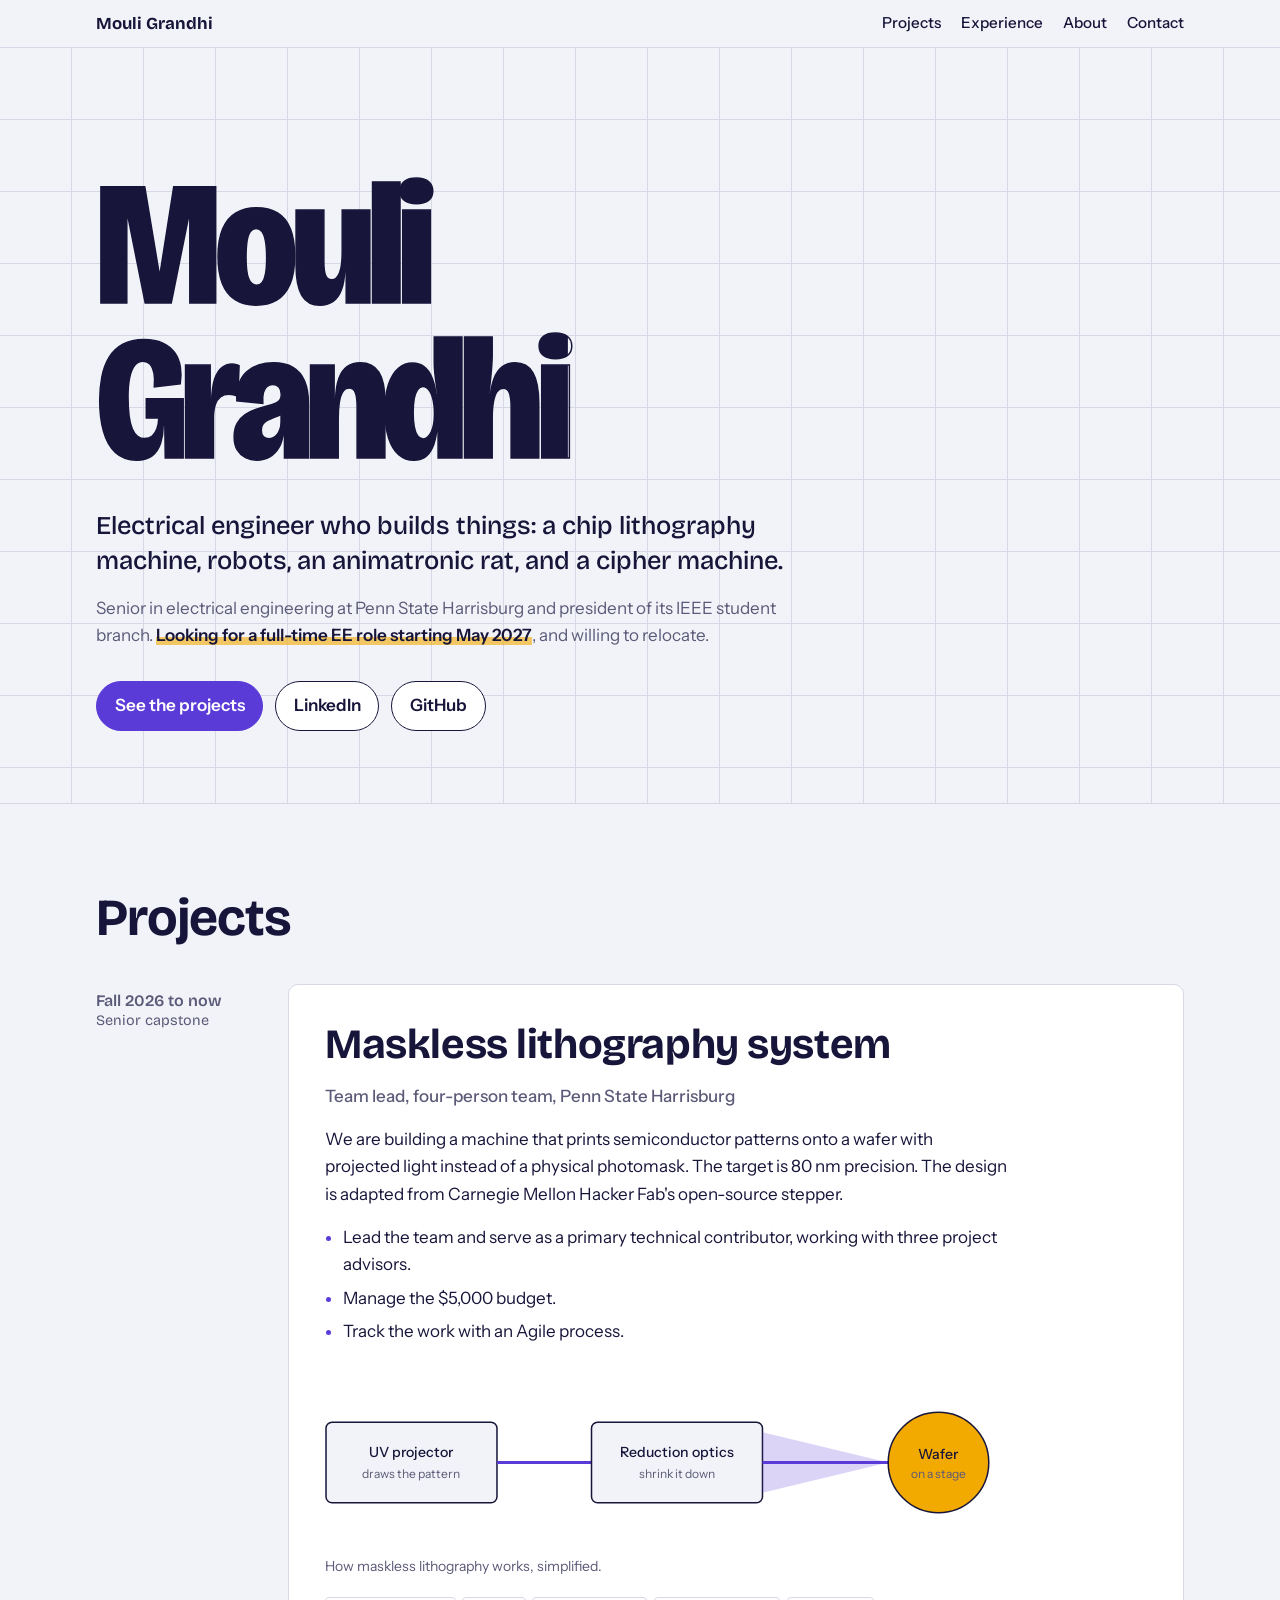
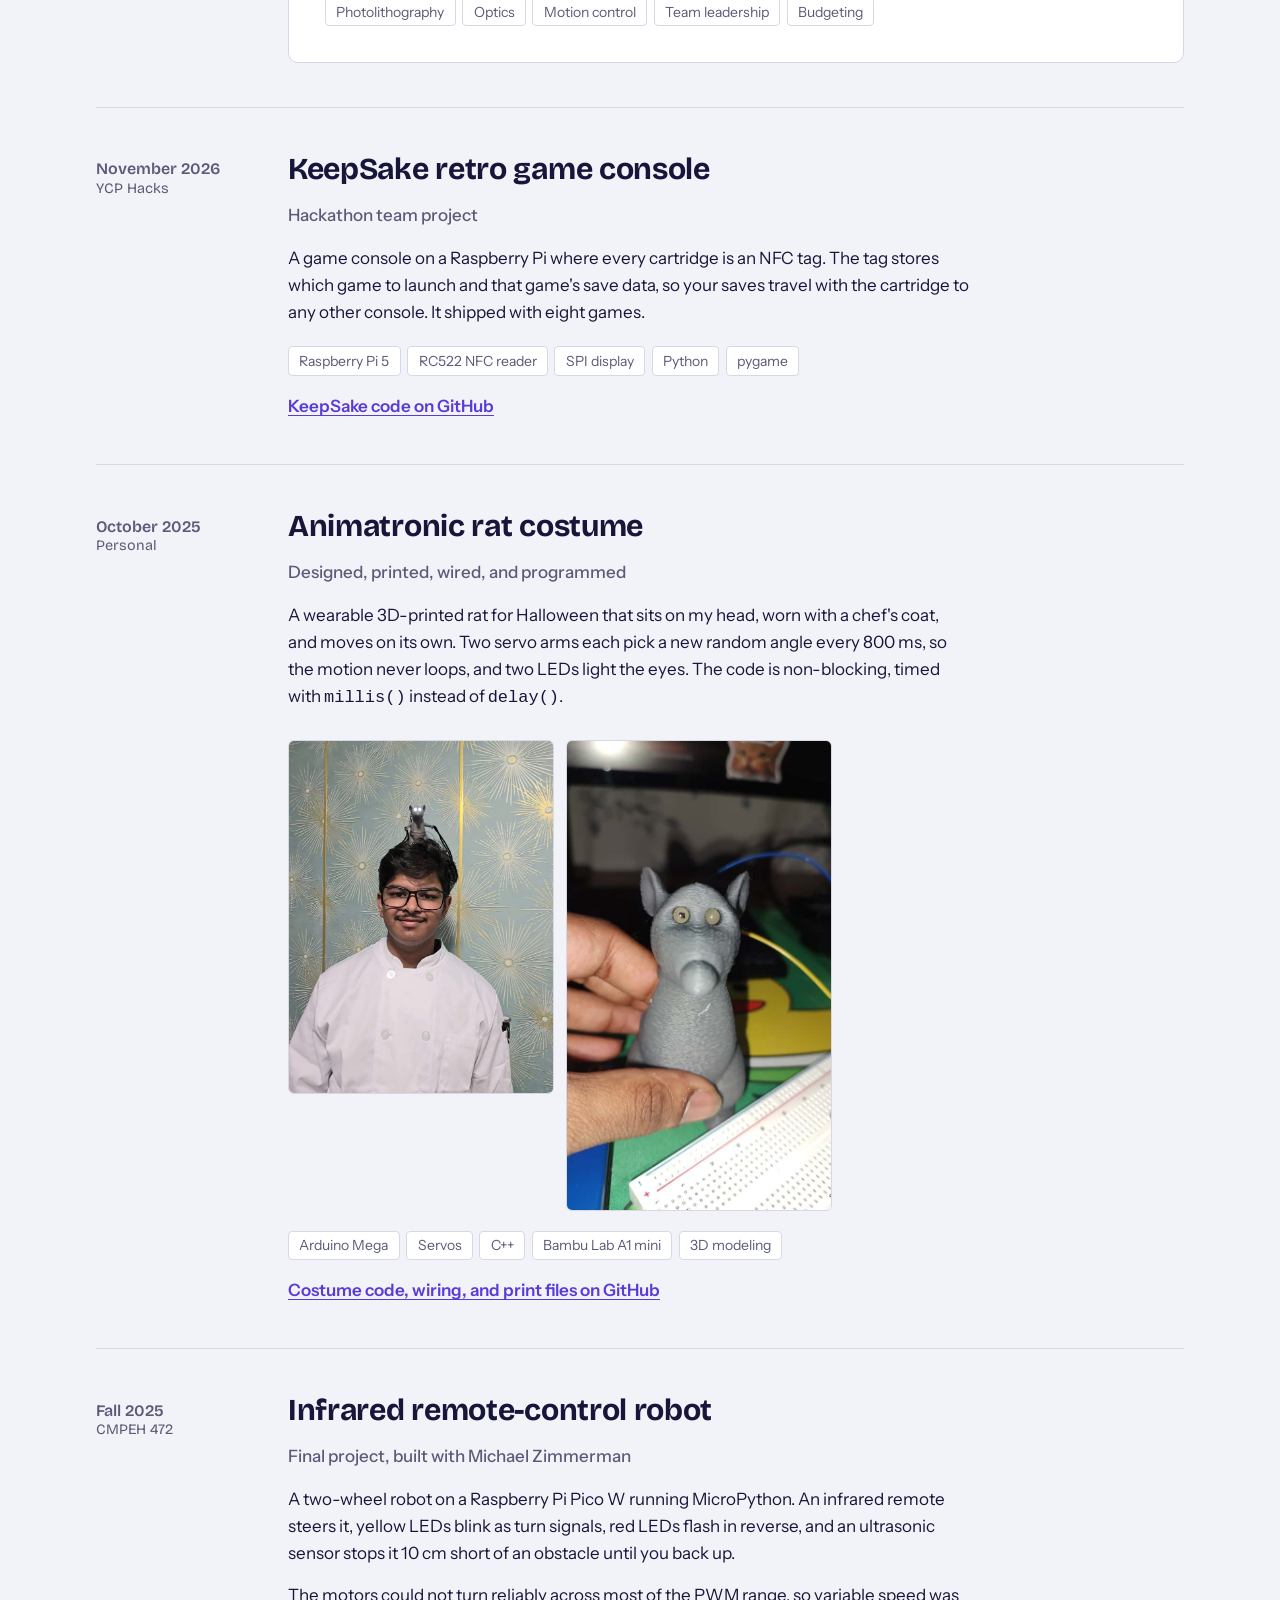
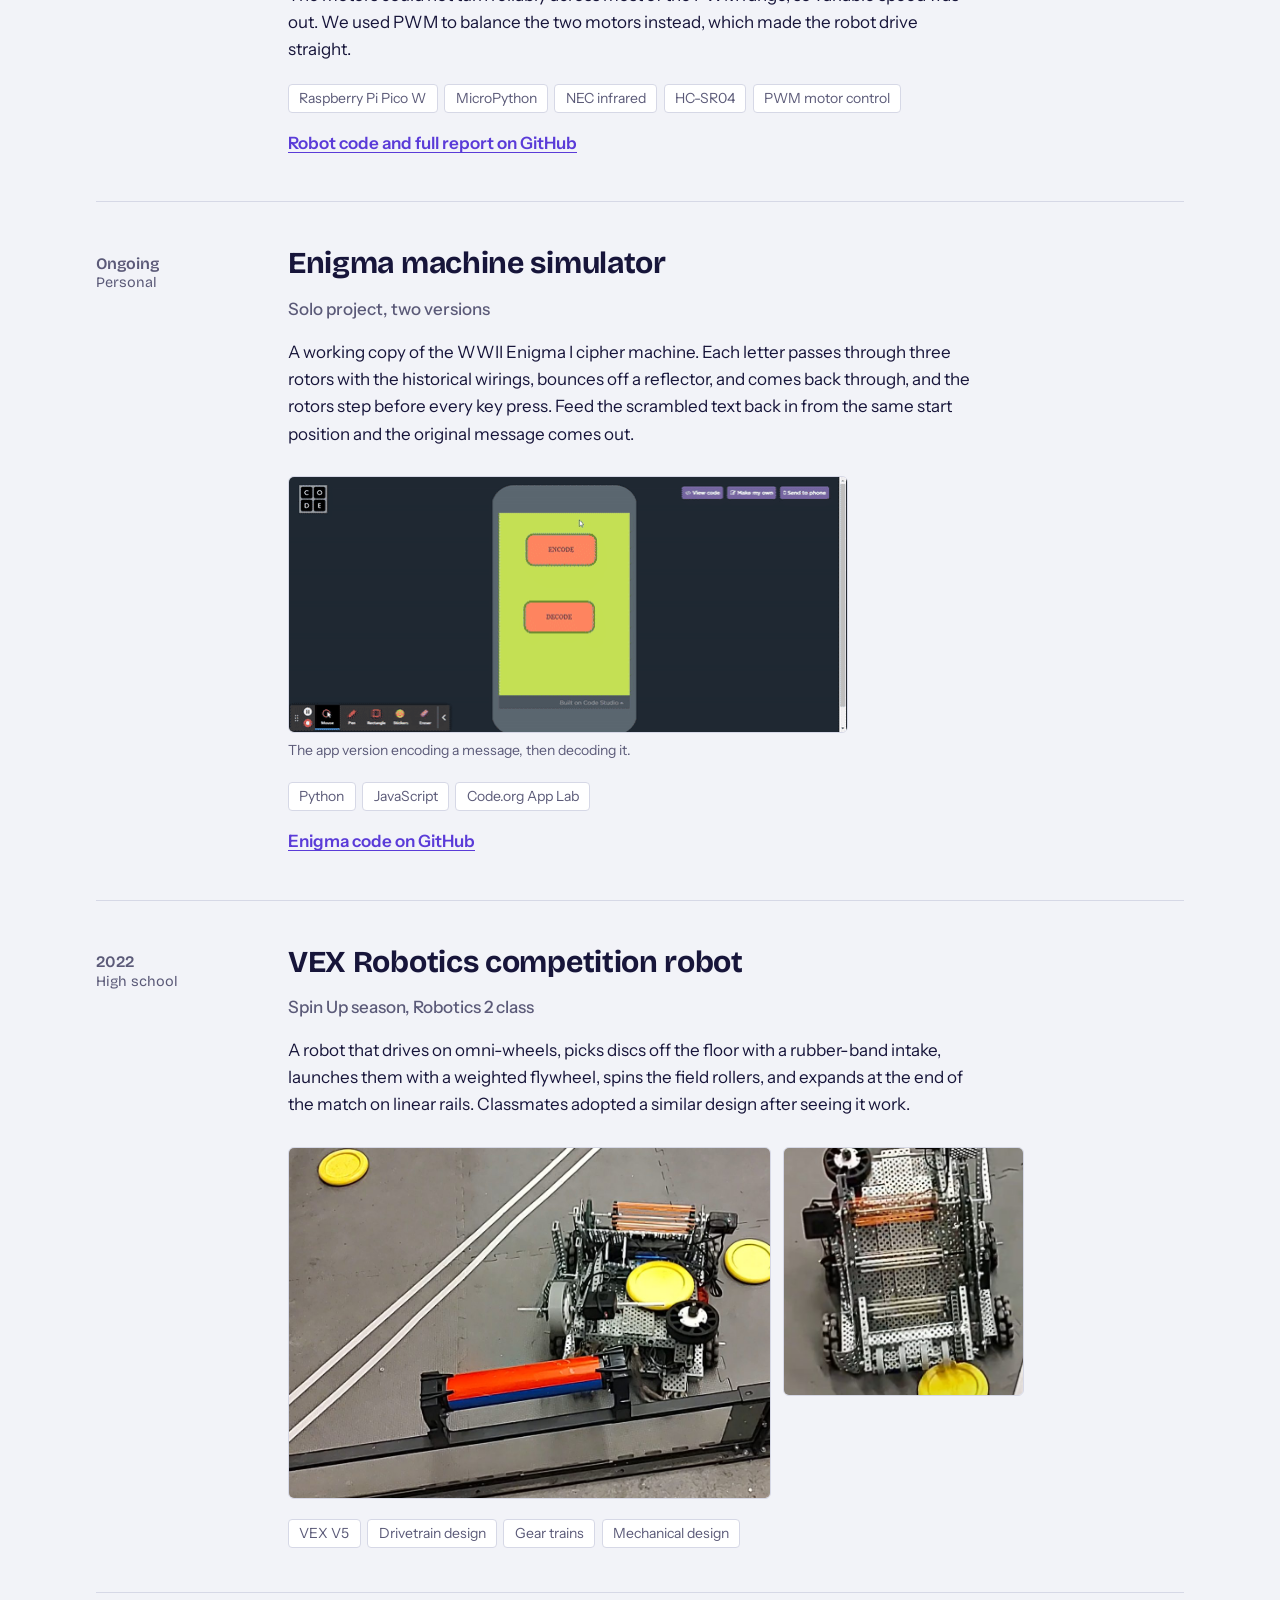
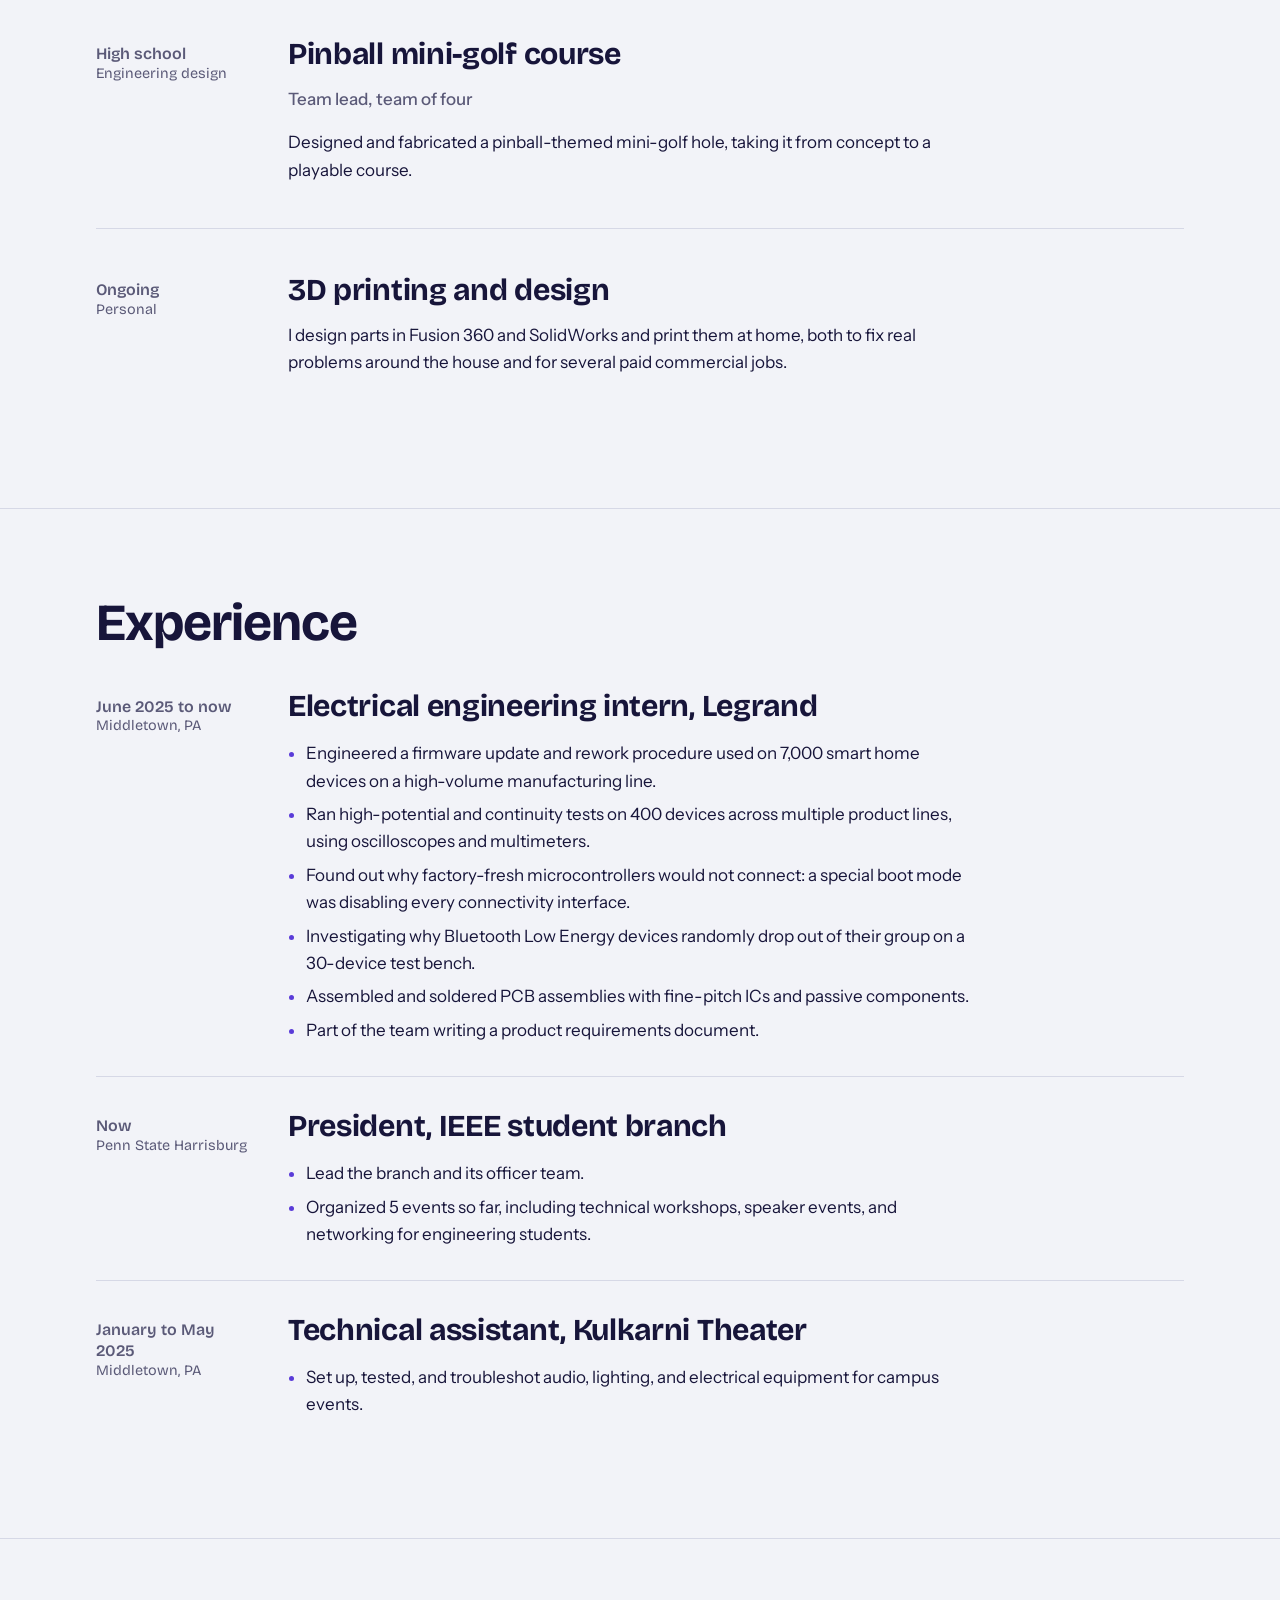
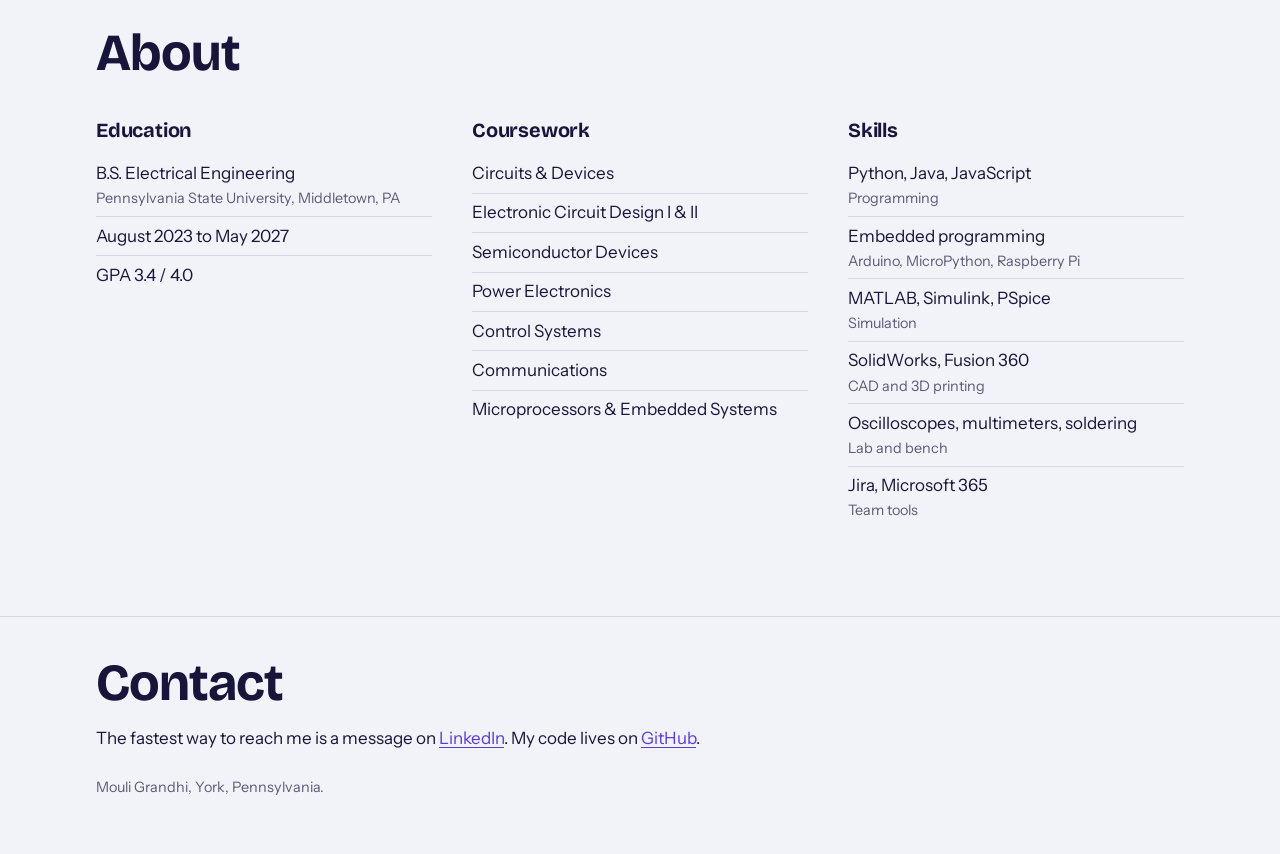
==== index.html @ 94a902ee "Add personal portfolio status" ====
<!DOCTYPE html>
<html lang="en">
<head>
<meta charset="utf-8">
<meta name="viewport" content="width=device-width, initial-scale=1">
<title>Mouli Grandhi | Electrical Engineer</title>
<meta name="description" content="Projects and experience of Mouli Grandhi, electrical engineering senior at Penn State Harrisburg, graduating May 2027.">
<link rel="preconnect" href="https://fonts.googleapis.com">
<link rel="preconnect" href="https://fonts.gstatic.com" crossorigin>
<link href="https://fonts.googleapis.com/css2?family=Bricolage+Grotesque:opsz,wght@12..96,400..800&family=Instrument+Sans:wght@400;500;600&display=swap" rel="stylesheet">
<style>
:root {
  --wafer: #F2F3F8;      /* page */
  --panel: #FFFFFF;
  --ink: #17153A;        /* deep indigo text */
  --muted: #5B5A78;
  --line: #D6D8E6;
  --uv: #5A3BD8;         /* 405 nm exposure light */
  --safelight: #F2A900;  /* cleanroom amber */
  --display: "Bricolage Grotesque", "Avenir Next", "Segoe UI", system-ui, sans-serif;
  --body: "Instrument Sans", "Segoe UI", system-ui, sans-serif;
  --measure: 62ch;
}
@media (prefers-color-scheme: dark) {
  :root {
    --wafer: #121027; --panel: #1B1838; --ink: #ECEBFA; --muted: #A9A7C6;
    --line: #322E5C; --uv: #A692FF; --safelight: #F2A900;
  }
}
* { box-sizing: border-box; }
html { scroll-behavior: smooth; }
body {
  margin: 0; background: var(--wafer); color: var(--ink);
  font: 400 1.0625rem/1.6 var(--body);
  -webkit-font-smoothing: antialiased;
}
img { max-width: 100%; height: auto; display: block; }
a { color: var(--uv); text-underline-offset: .18em; text-decoration-thickness: .08em; }
a:hover { text-decoration-thickness: .16em; }
:focus-visible { outline: 3px solid var(--safelight); outline-offset: 3px; border-radius: 2px; }
.wrap { width: min(100% - 2.5rem, 68rem); margin-inline: auto; }

/* ---------- top bar ---------- */
.top { position: sticky; top: 0; z-index: 5; background: color-mix(in srgb, var(--wafer) 88%, transparent); backdrop-filter: blur(8px); border-bottom: 1px solid var(--line); }
.top .wrap { display: flex; justify-content: space-between; align-items: center; gap: 1rem; padding-block: .7rem; }
.top .me { font: 700 1.05rem var(--display); color: var(--ink); text-decoration: none; }
.top nav { display: flex; gap: 1.25rem; flex-wrap: wrap; }
.top nav a { color: var(--ink); text-decoration: none; font-weight: 500; font-size: .95rem; }
.top nav a:hover { color: var(--uv); }

/* ---------- hero ---------- */
.hero {
  position: relative; overflow: hidden;
  background-image:
    linear-gradient(var(--line) 1px, transparent 1px),
    linear-gradient(90deg, var(--line) 1px, transparent 1px);
  background-size: 4.5rem 4.5rem; background-position: -1px -1px;
  border-bottom: 1px solid var(--line);
}
.hero .wrap { padding-block: clamp(3.5rem, 10vw, 7.5rem) clamp(2.5rem, 6vw, 4.5rem); }
.name {
  position: relative; margin: 0; width: fit-content;
  font: 800 clamp(3.6rem, 17vw, 11rem)/.88 var(--display);
  letter-spacing: -.035em; font-stretch: 85%;
}
.name .resist { color: transparent; -webkit-text-stroke: 1.5px var(--ink); display: block; }
.name .developed {
  position: absolute; inset: 0; color: var(--ink);
  clip-path: inset(-10% 0 -10% 0);
  animation: expose 1.5s cubic-bezier(.6,.05,.3,1) .25s backwards;
}
.name .beam {
  position: absolute; top: -6%; bottom: -6%; left: 100%; width: .5rem; opacity: 0;
  background: var(--uv); box-shadow: 0 0 2.5rem .6rem color-mix(in srgb, var(--uv) 55%, transparent);
  animation: beam 1.5s cubic-bezier(.6,.05,.3,1) .25s backwards;
}
@keyframes expose { from { clip-path: inset(-10% 100% -10% 0); } }
@keyframes beam { from { left: 0; opacity: 1; } 92% { opacity: 1; } to { left: 100%; opacity: 0; } }
@media (prefers-reduced-motion: reduce) {
  .name .developed, .name .beam { animation: none; }
  html { scroll-behavior: auto; }
}
.pitch { max-width: 44ch; margin: 2rem 0 0; font: 500 clamp(1.2rem, 2.4vw, 1.6rem)/1.35 var(--display); }
.status { margin: 1rem 0 0; color: var(--muted); max-width: var(--measure); }
.status b { color: var(--ink); font-weight: 600; background: linear-gradient(transparent 62%, color-mix(in srgb, var(--safelight) 60%, transparent) 62%); }
.links { display: flex; flex-wrap: wrap; gap: .75rem; margin: 2rem 0 0; padding: 0; list-style: none; }
.links a {
  display: inline-block; padding: .65rem 1.1rem; border: 1.5px solid var(--ink); border-radius: 999px;
  background: var(--panel); color: var(--ink); text-decoration: none; font-weight: 600;
}
.links a:hover { background: var(--ink); color: var(--wafer); }
.links li:first-child a { background: var(--uv); border-color: var(--uv); color: #fff; }
.links li:first-child a:hover { background: var(--ink); border-color: var(--ink); color: var(--wafer); }
@media (prefers-color-scheme: dark) { .links li:first-child a { color: #121027; } }

/* ---------- sections ---------- */
section { padding-block: clamp(3rem, 7vw, 5.5rem); }
section + section { border-top: 1px solid var(--line); }
h2 { margin: 0 0 2.5rem; font: 700 clamp(2rem, 5vw, 3.25rem)/1 var(--display); letter-spacing: -.02em; }
h3 { margin: 0; font: 700 clamp(1.4rem, 2.6vw, 1.9rem)/1.15 var(--display); letter-spacing: -.01em; }
p { margin: 0; max-width: var(--measure); }

/* ---------- projects ---------- */
.project {
  display: grid; grid-template-columns: 9.5rem minmax(0, 1fr); gap: 1.5rem 2.5rem;
  padding-block: 2.75rem; border-top: 1px solid var(--line);
}
.project:first-of-type { border-top: 0; padding-top: 0; }
.when { font: 600 1rem/1.3 var(--display); color: var(--muted); padding-top: .45rem; }
.when span { display: block; font-weight: 400; font-size: .9rem; }
.project .body, .job .body { min-width: 0; }
.path { max-width: 100%; }
.role { margin: .35rem 0 0; color: var(--muted); font-weight: 500; }
.project .body > p + p, .project .body > h3 + p { margin-top: .9rem; }
.project .body > .role + p { margin-top: 1rem; }
.points { margin: 1rem 0 0; padding-left: 1.1rem; max-width: var(--measure); }
.points li { margin-top: .4rem; }
.points li::marker { color: var(--uv); }
.tools { display: flex; flex-wrap: wrap; gap: .4rem; margin: 1.25rem 0 0; padding: 0; list-style: none; }
.tools li { padding: .15rem .65rem; border: 1px solid var(--line); border-radius: 4px; background: var(--panel); font-size: .875rem; color: var(--muted); }
.more { margin-top: 1.1rem; font-weight: 600; }
.shots { display: grid; gap: .75rem; margin: 1.75rem 0 0; align-items: start; }
.shots.two { grid-template-columns: 1fr 1fr; max-width: 34rem; }
.shots.wide { grid-template-columns: 2fr 1fr; max-width: 46rem; }
.shots.one { max-width: 35rem; }
.shots img { border-radius: 6px; border: 1px solid var(--line); background: var(--panel); width: 100%; }
figure { margin: 0; }
figcaption { margin-top: .4rem; font-size: .875rem; color: var(--muted); }

/* capstone gets the full treatment */
.project.lead .body { background: var(--panel); border: 1px solid var(--line); border-radius: 10px; padding: clamp(1.25rem, 3vw, 2.25rem); }
.project.lead h3 { font-size: clamp(1.7rem, 3.6vw, 2.6rem); }
.path { margin-top: 2rem; }
.path svg { width: 100%; max-width: 44rem; height: auto; display: block; }
.path .box { fill: var(--wafer); stroke: var(--ink); stroke-width: 1.5; }
.path text { font: 500 14px var(--body); fill: var(--ink); }
.path .sub { font-size: 12px; fill: var(--muted); font-weight: 400; }
.path .ray { stroke: var(--uv); stroke-width: 3; fill: none; }
.path .cone { fill: var(--uv); opacity: .22; }
.path .wafer { fill: var(--safelight); stroke: var(--ink); stroke-width: 1.5; }

/* ---------- experience ---------- */
.job { display: grid; grid-template-columns: 9.5rem minmax(0, 1fr); gap: 1.5rem 2.5rem; padding-block: 2rem; border-top: 1px solid var(--line); }
.job:first-of-type { border-top: 0; padding-top: 0; }

/* ---------- about ---------- */
.facts { display: grid; grid-template-columns: repeat(auto-fit, minmax(17rem, 1fr)); gap: 2.5rem; margin: 0; }
.facts h3 { font-size: 1.25rem; margin-bottom: .75rem; }
.facts ul { margin: 0; padding: 0; list-style: none; }
.facts li { padding: .35rem 0; border-bottom: 1px solid var(--line); }
.facts li:last-child { border-bottom: 0; }
.facts small { display: block; color: var(--muted); font-size: .9rem; }

footer { border-top: 1px solid var(--line); padding-block: 2.5rem 3.5rem; }
footer h2 { margin-bottom: 1rem; }
footer p + p { margin-top: 1.5rem; color: var(--muted); font-size: .9rem; }

@media (max-width: 44rem) {
  .project, .job { grid-template-columns: 1fr; gap: .5rem; }
  .when { padding-top: 0; }
  .when span { display: inline; }
  .when span::before { content: ", "; }
  .top .me { display: none; }
  .top nav { gap: 1.1rem; }
  .path { overflow-x: auto; }
  .path svg { min-width: 32rem; }
  .shots.wide { grid-template-columns: 1fr 1fr; }
}
</style>
</head>
<body>

<header class="top">
  <div class="wrap">
    <a class="me" href="#top">Mouli Grandhi</a>
    <nav aria-label="Sections">
      <a href="#projects">Projects</a>
      <a href="#experience">Experience</a>
      <a href="#about">About</a>
      <a href="#contact">Contact</a>
    </nav>
  </div>
</header>

<main id="top">
  <div class="hero">
    <div class="wrap">
      <h1 class="name" aria-label="Mouli Grandhi">
        <span class="resist" aria-hidden="true">Mouli<br>Grandhi</span>
        <span class="developed" aria-hidden="true">Mouli<br>Grandhi</span>
        <span class="beam" aria-hidden="true"></span>
      </h1>
      <p class="pitch">Electrical engineer who builds things: a chip lithography machine, robots, an animatronic rat, and a cipher machine.</p>
      <p class="status">Senior in electrical engineering at Penn State Harrisburg and president of its IEEE student branch. <b>Looking for a full-time EE role starting May 2027</b>, and willing to relocate.</p>
      <ul class="links">
        <li><a href="#projects">See the projects</a></li>
        <li><a href="https://www.linkedin.com/in/mouli-grandhi/">LinkedIn</a></li>
        <li><a href="https://github.com/Mouli-Grandhi">GitHub</a></li>
      </ul>
    </div>
  </div>

  <section id="projects">
    <div class="wrap">
      <h2>Projects</h2>

      <article class="project lead">
        <div class="when">Fall 2026 to now<span>Senior capstone</span></div>
        <div class="body">
          <h3>Maskless lithography system</h3>
          <p class="role">Team lead, four-person team, Penn State Harrisburg</p>
          <p>We are building a machine that prints semiconductor patterns onto a wafer with projected light instead of a physical photomask. The target is 80 nm precision. The design is adapted from Carnegie Mellon Hacker Fab's open-source stepper.</p>
          <ul class="points">
            <li>Lead the team and serve as a primary technical contributor, working with three project advisors.</li>
            <li>Manage the $5,000 budget.</li>
            <li>Track the work with an Agile process.</li>
          </ul>
          <figure class="path">
            <svg viewBox="0 0 700 170" role="img" aria-label="Diagram: a UV projector sends a pattern through reduction optics onto a wafer on a motorized stage">
              <rect class="box" x="1" y="45" width="170" height="80" rx="6"/>
              <text x="86" y="80" text-anchor="middle">UV projector</text>
              <text class="sub" x="86" y="100" text-anchor="middle">draws the pattern</text>
              <path class="ray" d="M171 85 H265"/>
              <rect class="box" x="265" y="45" width="170" height="80" rx="6"/>
              <text x="350" y="80" text-anchor="middle">Reduction optics</text>
              <text class="sub" x="350" y="100" text-anchor="middle">shrink it down</text>
              <path class="cone" d="M435 55 L560 85 L435 115 Z"/>
              <path class="ray" d="M435 85 H560"/>
              <ellipse class="wafer" cx="610" cy="85" rx="50" ry="50"/>
              <text x="610" y="82" text-anchor="middle">Wafer</text>
              <text class="sub" x="610" y="100" text-anchor="middle">on a stage</text>
            </svg>
            <figcaption>How maskless lithography works, simplified.</figcaption>
          </figure>
          <ul class="tools" aria-label="Skills used">
            <li>Photolithography</li><li>Optics</li><li>Motion control</li><li>Team leadership</li><li>Budgeting</li>
          </ul>
        </div>
      </article>

      <article class="project">
        <div class="when">November 2026<span>YCP Hacks</span></div>
        <div class="body">
          <h3>KeepSake retro game console</h3>
          <p class="role">Hackathon team project</p>
          <p>A game console on a Raspberry Pi where every cartridge is an NFC tag. The tag stores which game to launch and that game's save data, so your saves travel with the cartridge to any other console. It shipped with eight games.</p>
          <ul class="tools" aria-label="Built with">
            <li>Raspberry Pi 5</li><li>RC522 NFC reader</li><li>SPI display</li><li>Python</li><li>pygame</li>
          </ul>
          <p class="more"><a href="https://github.com/dannywatts/ycphacks-2026">KeepSake code on GitHub</a></p>
        </div>
      </article>

      <article class="project">
        <div class="when">October 2025<span>Personal</span></div>
        <div class="body">
          <h3>Animatronic rat costume</h3>
          <p class="role">Designed, printed, wired, and programmed</p>
          <p>A wearable 3D-printed rat for Halloween that sits on my head, worn with a chef's coat, and moves on its own. Two servo arms each pick a new random angle every 800 ms, so the motion never loops, and two LEDs light the eyes. The code is non-blocking, timed with <code>millis()</code> instead of <code>delay()</code>.</p>
          <div class="shots two">
            <figure><img src="assets/remy-costume.jpg" alt="The costume being worn: the printed rat sits on top of the head with its LED eyes lit" width="800" height="1067"></figure>
            <figure><img src="assets/remy-closeup.jpg" alt="Close-up of the gray 3D-printed rat body with LED eyes, next to a breadboard" width="563" height="1000"></figure>
          </div>
          <ul class="tools" aria-label="Built with">
            <li>Arduino Mega</li><li>Servos</li><li>C++</li><li>Bambu Lab A1 mini</li><li>3D modeling</li>
          </ul>
          <p class="more"><a href="https://github.com/Mouli-Grandhi/remy-rat-costume">Costume code, wiring, and print files on GitHub</a></p>
        </div>
      </article>

      <article class="project">
        <div class="when">Fall 2025<span>CMPEH 472</span></div>
        <div class="body">
          <h3>Infrared remote-control robot</h3>
          <p class="role">Final project, built with Michael Zimmerman</p>
          <p>A two-wheel robot on a Raspberry Pi Pico W running MicroPython. An infrared remote steers it, yellow LEDs blink as turn signals, red LEDs flash in reverse, and an ultrasonic sensor stops it 10 cm short of an obstacle until you back up.</p>
          <p>The motors could not turn reliably across most of the PWM range, so variable speed was out. We used PWM to balance the two motors instead, which made the robot drive straight.</p>
          <ul class="tools" aria-label="Built with">
            <li>Raspberry Pi Pico W</li><li>MicroPython</li><li>NEC infrared</li><li>HC-SR04</li><li>PWM motor control</li>
          </ul>
          <p class="more"><a href="https://github.com/Mouli-Grandhi/pico-ir-robot">Robot code and full report on GitHub</a></p>
        </div>
      </article>

      <article class="project">
        <div class="when">Ongoing<span>Personal</span></div>
        <div class="body">
          <h3>Enigma machine simulator</h3>
          <p class="role">Solo project, two versions</p>
          <p>A working copy of the WWII Enigma I cipher machine. Each letter passes through three rotors with the historical wirings, bounces off a reflector, and comes back through, and the rotors step before every key press. Feed the scrambled text back in from the same start position and the original message comes out.</p>
          <div class="shots one">
            <figure><img src="assets/enigma-demo.gif" alt="Screen recording of the app encoding a sentence into scrambled letters, then decoding it back" width="560" height="256">
            <figcaption>The app version encoding a message, then decoding it.</figcaption></figure>
          </div>
          <ul class="tools" aria-label="Built with">
            <li>Python</li><li>JavaScript</li><li>Code.org App Lab</li>
          </ul>
          <p class="more"><a href="https://github.com/Mouli-Grandhi/Enigma-Machine">Enigma code on GitHub</a></p>
        </div>
      </article>

      <article class="project">
        <div class="when">2022<span>High school</span></div>
        <div class="body">
          <h3>VEX Robotics competition robot</h3>
          <p class="role">Spin Up season, Robotics 2 class</p>
          <p>A robot that drives on omni-wheels, picks discs off the floor with a rubber-band intake, launches them with a weighted flywheel, spins the field rollers, and expands at the end of the match on linear rails. Classmates adopted a similar design after seeing it work.</p>
          <div class="shots wide">
            <figure><img src="assets/vex-roller.jpg" alt="The robot holding a yellow disc beside the red and blue field roller" width="1100" height="801"></figure>
            <figure><img src="assets/vex-robot.jpg" alt="Front view of the robot's rubber-band intake pulling in a disc" width="491" height="508"></figure>
          </div>
          <ul class="tools" aria-label="Built with">
            <li>VEX V5</li><li>Drivetrain design</li><li>Gear trains</li><li>Mechanical design</li>
          </ul>
        </div>
      </article>

      <article class="project">
        <div class="when">High school<span>Engineering design</span></div>
        <div class="body">
          <h3>Pinball mini-golf course</h3>
          <p class="role">Team lead, team of four</p>
          <p>Designed and fabricated a pinball-themed mini-golf hole, taking it from concept to a playable course.</p>
        </div>
      </article>

      <article class="project">
        <div class="when">Ongoing<span>Personal</span></div>
        <div class="body">
          <h3>3D printing and design</h3>
          <p>I design parts in Fusion 360 and SolidWorks and print them at home, both to fix real problems around the house and for several paid commercial jobs.</p>
        </div>
      </article>
    </div>
  </section>

  <section id="experience">
    <div class="wrap">
      <h2>Experience</h2>

      <article class="job">
        <div class="when">June 2025 to now<span>Middletown, PA</span></div>
        <div class="body">
          <h3>Electrical engineering intern, Legrand</h3>
          <ul class="points">
            <li>Engineered a firmware update and rework procedure used on 7,000 smart home devices on a high-volume manufacturing line.</li>
            <li>Ran high-potential and continuity tests on 400 devices across multiple product lines, using oscilloscopes and multimeters.</li>
            <li>Found out why factory-fresh microcontrollers would not connect: a special boot mode was disabling every connectivity interface.</li>
            <li>Investigating why Bluetooth Low Energy devices randomly drop out of their group on a 30-device test bench.</li>
            <li>Assembled and soldered PCB assemblies with fine-pitch ICs and passive components.</li>
            <li>Part of the team writing a product requirements document.</li>
          </ul>
        </div>
      </article>

      <article class="job">
        <div class="when">Now<span>Penn State Harrisburg</span></div>
        <div class="body">
          <h3>President, IEEE student branch</h3>
          <ul class="points">
            <li>Lead the branch and its officer team.</li>
            <li>Organized 5 events so far, including technical workshops, speaker events, and networking for engineering students.</li>
          </ul>
        </div>
      </article>

      <article class="job">
        <div class="when">January to May 2025<span>Middletown, PA</span></div>
        <div class="body">
          <h3>Technical assistant, Kulkarni Theater</h3>
          <ul class="points">
            <li>Set up, tested, and troubleshot audio, lighting, and electrical equipment for campus events.</li>
          </ul>
        </div>
      </article>
    </div>
  </section>

  <section id="about">
    <div class="wrap">
      <h2>About</h2>
      <div class="facts">
        <div>
          <h3>Education</h3>
          <ul>
            <li>B.S. Electrical Engineering<small>Pennsylvania State University, Middletown, PA</small></li>
            <li>August 2023 to May 2027</li>
            <li>GPA 3.4 / 4.0</li>
          </ul>
        </div>
        <div>
          <h3>Coursework</h3>
          <ul>
            <li>Circuits &amp; Devices</li>
            <li>Electronic Circuit Design I &amp; II</li>
            <li>Semiconductor Devices</li>
            <li>Power Electronics</li>
            <li>Control Systems</li>
            <li>Communications</li>
            <li>Microprocessors &amp; Embedded Systems</li>
          </ul>
        </div>
        <div>
          <h3>Skills</h3>
          <ul>
            <li>Python, Java, JavaScript<small>Programming</small></li>
            <li>Embedded programming<small>Arduino, MicroPython, Raspberry Pi</small></li>
            <li>MATLAB, Simulink, PSpice<small>Simulation</small></li>
            <li>SolidWorks, Fusion 360<small>CAD and 3D printing</small></li>
            <li>Oscilloscopes, multimeters, soldering<small>Lab and bench</small></li>
            <li>Jira, Microsoft 365<small>Team tools</small></li>
          </ul>
        </div>
      </div>
    </div>
  </section>
</main>

<footer id="contact">
  <div class="wrap">
    <h2>Contact</h2>
    <p>The fastest way to reach me is a message on <a href="https://www.linkedin.com/in/mouli-grandhi/">LinkedIn</a>. My code lives on <a href="https://github.com/Mouli-Grandhi">GitHub</a>.</p>
    <p>Mouli Grandhi, York, Pennsylvania.</p>
  </div>
</footer>

</body>
</html>
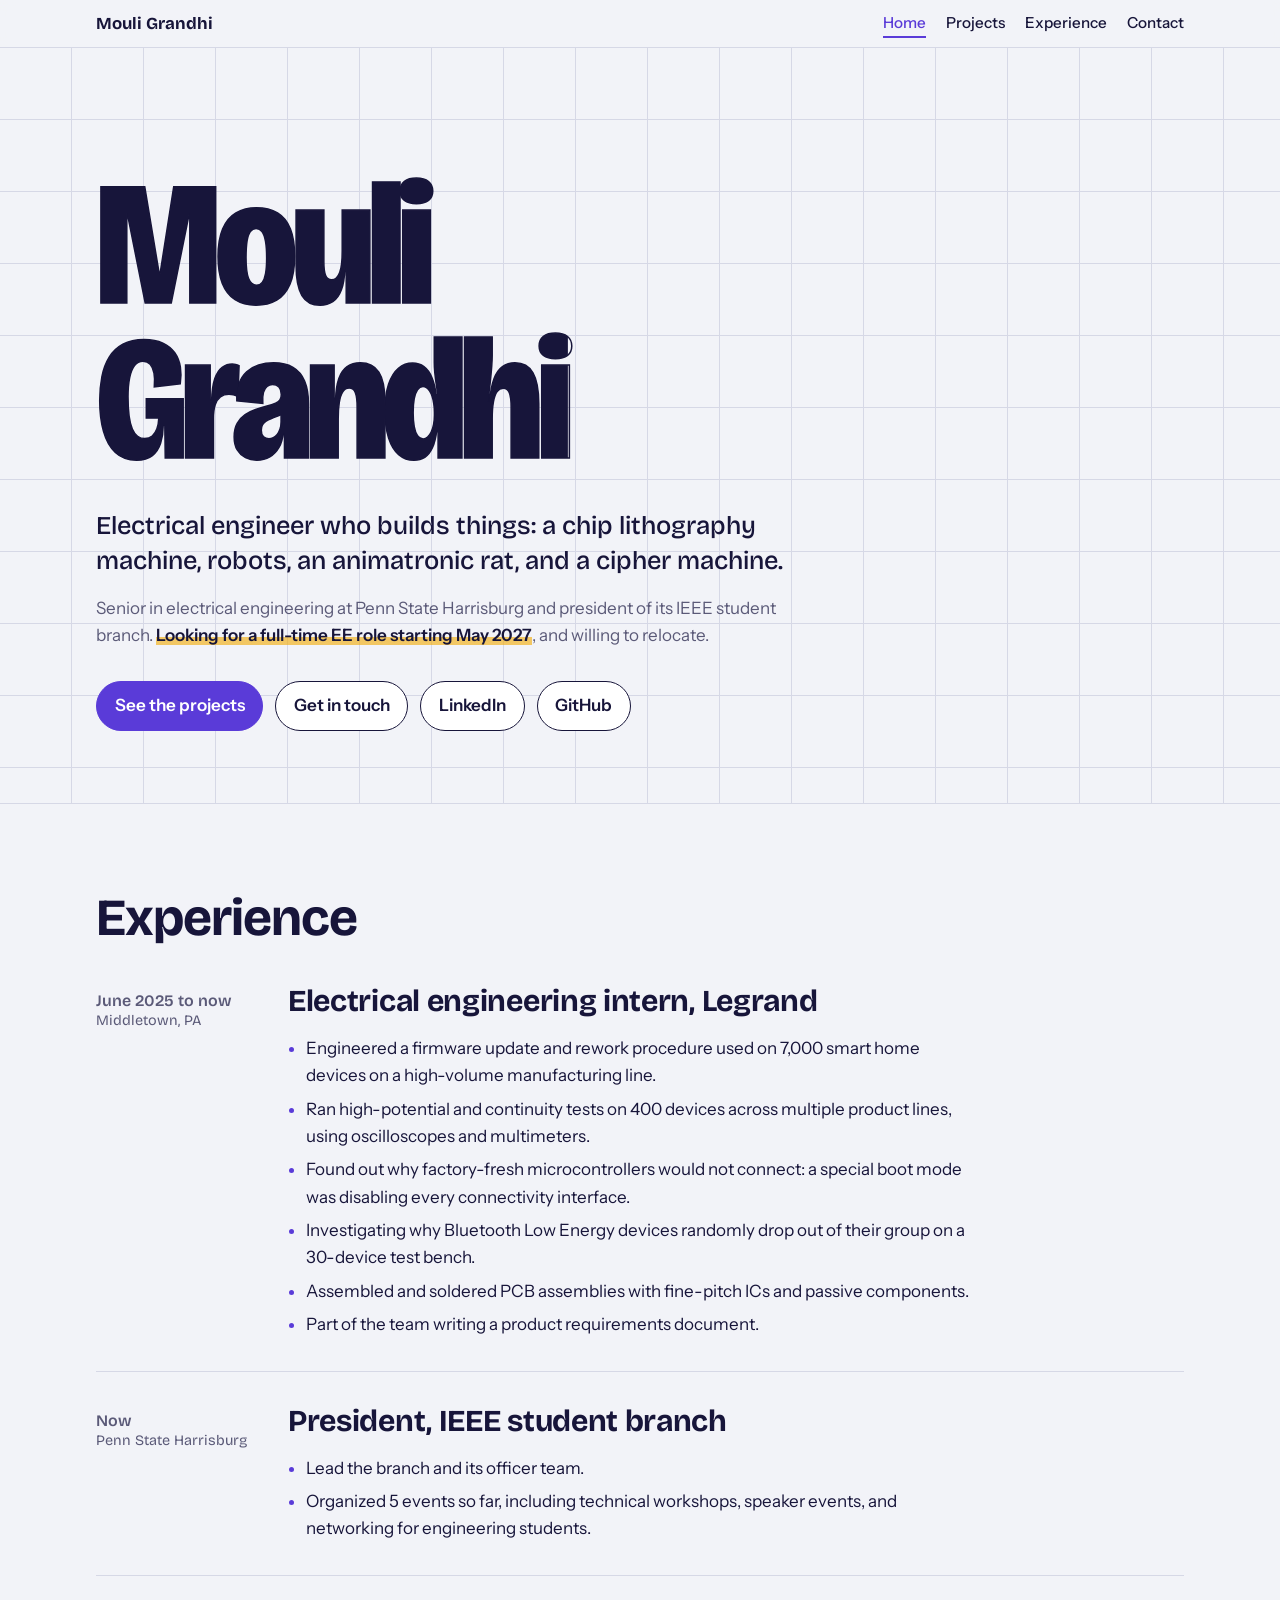
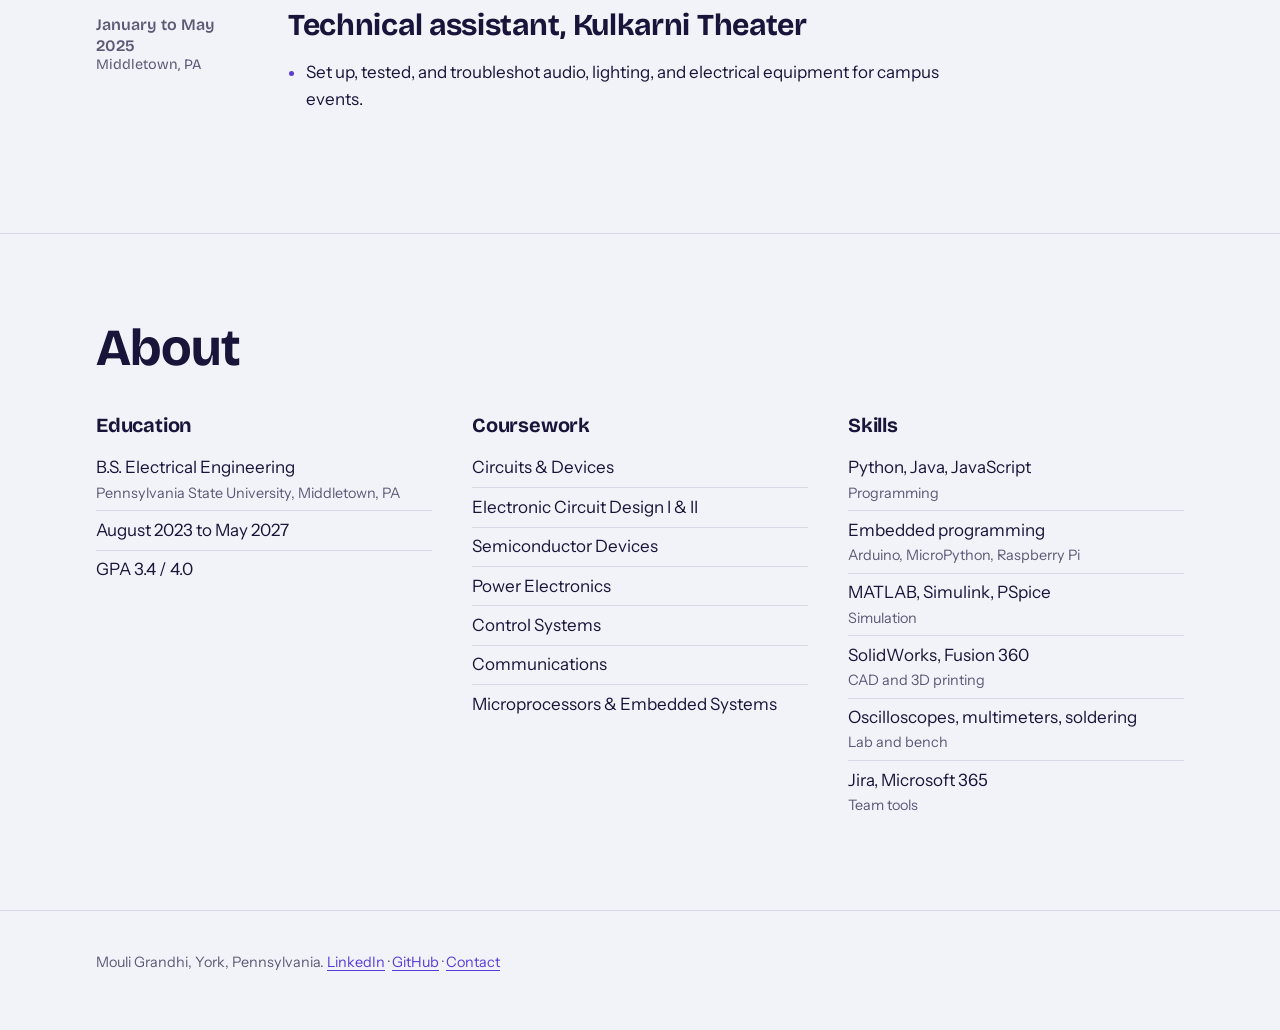
==== commit e98623da: "Split site into home, projects, and contact pages Move shared CSS into styles.css and link the pages" ====
--- a/index.html
+++ b/index.html
@@ -4,180 +4,22 @@
 <meta charset="utf-8">
 <meta name="viewport" content="width=device-width, initial-scale=1">
 <title>Mouli Grandhi | Electrical Engineer</title>
-<meta name="description" content="Projects and experience of Mouli Grandhi, electrical engineering senior at Penn State Harrisburg, graduating May 2027.">
+<meta name="description" content="Mouli Grandhi, electrical engineering senior at Penn State Harrisburg, graduating May 2027. Experience, education, and skills.">
 <link rel="preconnect" href="https://fonts.googleapis.com">
 <link rel="preconnect" href="https://fonts.gstatic.com" crossorigin>
 <link href="https://fonts.googleapis.com/css2?family=Bricolage+Grotesque:opsz,wght@12..96,400..800&family=Instrument+Sans:wght@400;500;600&display=swap" rel="stylesheet">
-<style>
-:root {
-  --wafer: #F2F3F8;      /* page */
-  --panel: #FFFFFF;
-  --ink: #17153A;        /* deep indigo text */
-  --muted: #5B5A78;
-  --line: #D6D8E6;
-  --uv: #5A3BD8;         /* 405 nm exposure light */
-  --safelight: #F2A900;  /* cleanroom amber */
-  --display: "Bricolage Grotesque", "Avenir Next", "Segoe UI", system-ui, sans-serif;
-  --body: "Instrument Sans", "Segoe UI", system-ui, sans-serif;
-  --measure: 62ch;
-}
-@media (prefers-color-scheme: dark) {
-  :root {
-    --wafer: #121027; --panel: #1B1838; --ink: #ECEBFA; --muted: #A9A7C6;
-    --line: #322E5C; --uv: #A692FF; --safelight: #F2A900;
-  }
-}
-* { box-sizing: border-box; }
-html { scroll-behavior: smooth; }
-body {
-  margin: 0; background: var(--wafer); color: var(--ink);
-  font: 400 1.0625rem/1.6 var(--body);
-  -webkit-font-smoothing: antialiased;
-}
-img { max-width: 100%; height: auto; display: block; }
-a { color: var(--uv); text-underline-offset: .18em; text-decoration-thickness: .08em; }
-a:hover { text-decoration-thickness: .16em; }
-:focus-visible { outline: 3px solid var(--safelight); outline-offset: 3px; border-radius: 2px; }
-.wrap { width: min(100% - 2.5rem, 68rem); margin-inline: auto; }
-
-/* ---------- top bar ---------- */
-.top { position: sticky; top: 0; z-index: 5; background: color-mix(in srgb, var(--wafer) 88%, transparent); backdrop-filter: blur(8px); border-bottom: 1px solid var(--line); }
-.top .wrap { display: flex; justify-content: space-between; align-items: center; gap: 1rem; padding-block: .7rem; }
-.top .me { font: 700 1.05rem var(--display); color: var(--ink); text-decoration: none; }
-.top nav { display: flex; gap: 1.25rem; flex-wrap: wrap; }
-.top nav a { color: var(--ink); text-decoration: none; font-weight: 500; font-size: .95rem; }
-.top nav a:hover { color: var(--uv); }
-
-/* ---------- hero ---------- */
-.hero {
-  position: relative; overflow: hidden;
-  background-image:
-    linear-gradient(var(--line) 1px, transparent 1px),
-    linear-gradient(90deg, var(--line) 1px, transparent 1px);
-  background-size: 4.5rem 4.5rem; background-position: -1px -1px;
-  border-bottom: 1px solid var(--line);
-}
-.hero .wrap { padding-block: clamp(3.5rem, 10vw, 7.5rem) clamp(2.5rem, 6vw, 4.5rem); }
-.name {
-  position: relative; margin: 0; width: fit-content;
-  font: 800 clamp(3.6rem, 17vw, 11rem)/.88 var(--display);
-  letter-spacing: -.035em; font-stretch: 85%;
-}
-.name .resist { color: transparent; -webkit-text-stroke: 1.5px var(--ink); display: block; }
-.name .developed {
-  position: absolute; inset: 0; color: var(--ink);
-  clip-path: inset(-10% 0 -10% 0);
-  animation: expose 1.5s cubic-bezier(.6,.05,.3,1) .25s backwards;
-}
-.name .beam {
-  position: absolute; top: -6%; bottom: -6%; left: 100%; width: .5rem; opacity: 0;
-  background: var(--uv); box-shadow: 0 0 2.5rem .6rem color-mix(in srgb, var(--uv) 55%, transparent);
-  animation: beam 1.5s cubic-bezier(.6,.05,.3,1) .25s backwards;
-}
-@keyframes expose { from { clip-path: inset(-10% 100% -10% 0); } }
-@keyframes beam { from { left: 0; opacity: 1; } 92% { opacity: 1; } to { left: 100%; opacity: 0; } }
-@media (prefers-reduced-motion: reduce) {
-  .name .developed, .name .beam { animation: none; }
-  html { scroll-behavior: auto; }
-}
-.pitch { max-width: 44ch; margin: 2rem 0 0; font: 500 clamp(1.2rem, 2.4vw, 1.6rem)/1.35 var(--display); }
-.status { margin: 1rem 0 0; color: var(--muted); max-width: var(--measure); }
-.status b { color: var(--ink); font-weight: 600; background: linear-gradient(transparent 62%, color-mix(in srgb, var(--safelight) 60%, transparent) 62%); }
-.links { display: flex; flex-wrap: wrap; gap: .75rem; margin: 2rem 0 0; padding: 0; list-style: none; }
-.links a {
-  display: inline-block; padding: .65rem 1.1rem; border: 1.5px solid var(--ink); border-radius: 999px;
-  background: var(--panel); color: var(--ink); text-decoration: none; font-weight: 600;
-}
-.links a:hover { background: var(--ink); color: var(--wafer); }
-.links li:first-child a { background: var(--uv); border-color: var(--uv); color: #fff; }
-.links li:first-child a:hover { background: var(--ink); border-color: var(--ink); color: var(--wafer); }
-@media (prefers-color-scheme: dark) { .links li:first-child a { color: #121027; } }
-
-/* ---------- sections ---------- */
-section { padding-block: clamp(3rem, 7vw, 5.5rem); }
-section + section { border-top: 1px solid var(--line); }
-h2 { margin: 0 0 2.5rem; font: 700 clamp(2rem, 5vw, 3.25rem)/1 var(--display); letter-spacing: -.02em; }
-h3 { margin: 0; font: 700 clamp(1.4rem, 2.6vw, 1.9rem)/1.15 var(--display); letter-spacing: -.01em; }
-p { margin: 0; max-width: var(--measure); }
-
-/* ---------- projects ---------- */
-.project {
-  display: grid; grid-template-columns: 9.5rem minmax(0, 1fr); gap: 1.5rem 2.5rem;
-  padding-block: 2.75rem; border-top: 1px solid var(--line);
-}
-.project:first-of-type { border-top: 0; padding-top: 0; }
-.when { font: 600 1rem/1.3 var(--display); color: var(--muted); padding-top: .45rem; }
-.when span { display: block; font-weight: 400; font-size: .9rem; }
-.project .body, .job .body { min-width: 0; }
-.path { max-width: 100%; }
-.role { margin: .35rem 0 0; color: var(--muted); font-weight: 500; }
-.project .body > p + p, .project .body > h3 + p { margin-top: .9rem; }
-.project .body > .role + p { margin-top: 1rem; }
-.points { margin: 1rem 0 0; padding-left: 1.1rem; max-width: var(--measure); }
-.points li { margin-top: .4rem; }
-.points li::marker { color: var(--uv); }
-.tools { display: flex; flex-wrap: wrap; gap: .4rem; margin: 1.25rem 0 0; padding: 0; list-style: none; }
-.tools li { padding: .15rem .65rem; border: 1px solid var(--line); border-radius: 4px; background: var(--panel); font-size: .875rem; color: var(--muted); }
-.more { margin-top: 1.1rem; font-weight: 600; }
-.shots { display: grid; gap: .75rem; margin: 1.75rem 0 0; align-items: start; }
-.shots.two { grid-template-columns: 1fr 1fr; max-width: 34rem; }
-.shots.wide { grid-template-columns: 2fr 1fr; max-width: 46rem; }
-.shots.one { max-width: 35rem; }
-.shots img { border-radius: 6px; border: 1px solid var(--line); background: var(--panel); width: 100%; }
-figure { margin: 0; }
-figcaption { margin-top: .4rem; font-size: .875rem; color: var(--muted); }
-
-/* capstone gets the full treatment */
-.project.lead .body { background: var(--panel); border: 1px solid var(--line); border-radius: 10px; padding: clamp(1.25rem, 3vw, 2.25rem); }
-.project.lead h3 { font-size: clamp(1.7rem, 3.6vw, 2.6rem); }
-.path { margin-top: 2rem; }
-.path svg { width: 100%; max-width: 44rem; height: auto; display: block; }
-.path .box { fill: var(--wafer); stroke: var(--ink); stroke-width: 1.5; }
-.path text { font: 500 14px var(--body); fill: var(--ink); }
-.path .sub { font-size: 12px; fill: var(--muted); font-weight: 400; }
-.path .ray { stroke: var(--uv); stroke-width: 3; fill: none; }
-.path .cone { fill: var(--uv); opacity: .22; }
-.path .wafer { fill: var(--safelight); stroke: var(--ink); stroke-width: 1.5; }
-
-/* ---------- experience ---------- */
-.job { display: grid; grid-template-columns: 9.5rem minmax(0, 1fr); gap: 1.5rem 2.5rem; padding-block: 2rem; border-top: 1px solid var(--line); }
-.job:first-of-type { border-top: 0; padding-top: 0; }
-
-/* ---------- about ---------- */
-.facts { display: grid; grid-template-columns: repeat(auto-fit, minmax(17rem, 1fr)); gap: 2.5rem; margin: 0; }
-.facts h3 { font-size: 1.25rem; margin-bottom: .75rem; }
-.facts ul { margin: 0; padding: 0; list-style: none; }
-.facts li { padding: .35rem 0; border-bottom: 1px solid var(--line); }
-.facts li:last-child { border-bottom: 0; }
-.facts small { display: block; color: var(--muted); font-size: .9rem; }
-
-footer { border-top: 1px solid var(--line); padding-block: 2.5rem 3.5rem; }
-footer h2 { margin-bottom: 1rem; }
-footer p + p { margin-top: 1.5rem; color: var(--muted); font-size: .9rem; }
-
-@media (max-width: 44rem) {
-  .project, .job { grid-template-columns: 1fr; gap: .5rem; }
-  .when { padding-top: 0; }
-  .when span { display: inline; }
-  .when span::before { content: ", "; }
-  .top .me { display: none; }
-  .top nav { gap: 1.1rem; }
-  .path { overflow-x: auto; }
-  .path svg { min-width: 32rem; }
-  .shots.wide { grid-template-columns: 1fr 1fr; }
-}
-</style>
+<link rel="stylesheet" href="styles.css">
 </head>
 <body>
 
 <header class="top">
   <div class="wrap">
-    <a class="me" href="#top">Mouli Grandhi</a>
-    <nav aria-label="Sections">
-      <a href="#projects">Projects</a>
-      <a href="#experience">Experience</a>
-      <a href="#about">About</a>
-      <a href="#contact">Contact</a>
+    <a class="me" href="index.html">Mouli Grandhi</a>
+    <nav aria-label="Pages">
+      <a href="index.html" aria-current="page">Home</a>
+      <a href="projects.html">Projects</a>
+      <a href="index.html#experience">Experience</a>
+      <a href="contact.html">Contact</a>
     </nav>
   </div>
 </header>
@@ -193,146 +35,13 @@
       <p class="pitch">Electrical engineer who builds things: a chip lithography machine, robots, an animatronic rat, and a cipher machine.</p>
       <p class="status">Senior in electrical engineering at Penn State Harrisburg and president of its IEEE student branch. <b>Looking for a full-time EE role starting May 2027</b>, and willing to relocate.</p>
       <ul class="links">
-        <li><a href="#projects">See the projects</a></li>
+        <li><a href="projects.html">See the projects</a></li>
+        <li><a href="contact.html">Get in touch</a></li>
         <li><a href="https://www.linkedin.com/in/mouli-grandhi/">LinkedIn</a></li>
         <li><a href="https://github.com/Mouli-Grandhi">GitHub</a></li>
       </ul>
     </div>
   </div>
-
-  <section id="projects">
-    <div class="wrap">
-      <h2>Projects</h2>
-
-      <article class="project lead">
-        <div class="when">Fall 2026 to now<span>Senior capstone</span></div>
-        <div class="body">
-          <h3>Maskless lithography system</h3>
-          <p class="role">Team lead, four-person team, Penn State Harrisburg</p>
-          <p>We are building a machine that prints semiconductor patterns onto a wafer with projected light instead of a physical photomask. The target is 80 nm precision. The design is adapted from Carnegie Mellon Hacker Fab's open-source stepper.</p>
-          <ul class="points">
-            <li>Lead the team and serve as a primary technical contributor, working with three project advisors.</li>
-            <li>Manage the $5,000 budget.</li>
-            <li>Track the work with an Agile process.</li>
-          </ul>
-          <figure class="path">
-            <svg viewBox="0 0 700 170" role="img" aria-label="Diagram: a UV projector sends a pattern through reduction optics onto a wafer on a motorized stage">
-              <rect class="box" x="1" y="45" width="170" height="80" rx="6"/>
-              <text x="86" y="80" text-anchor="middle">UV projector</text>
-              <text class="sub" x="86" y="100" text-anchor="middle">draws the pattern</text>
-              <path class="ray" d="M171 85 H265"/>
-              <rect class="box" x="265" y="45" width="170" height="80" rx="6"/>
-              <text x="350" y="80" text-anchor="middle">Reduction optics</text>
-              <text class="sub" x="350" y="100" text-anchor="middle">shrink it down</text>
-              <path class="cone" d="M435 55 L560 85 L435 115 Z"/>
-              <path class="ray" d="M435 85 H560"/>
-              <ellipse class="wafer" cx="610" cy="85" rx="50" ry="50"/>
-              <text x="610" y="82" text-anchor="middle">Wafer</text>
-              <text class="sub" x="610" y="100" text-anchor="middle">on a stage</text>
-            </svg>
-            <figcaption>How maskless lithography works, simplified.</figcaption>
-          </figure>
-          <ul class="tools" aria-label="Skills used">
-            <li>Photolithography</li><li>Optics</li><li>Motion control</li><li>Team leadership</li><li>Budgeting</li>
-          </ul>
-        </div>
-      </article>
-
-      <article class="project">
-        <div class="when">November 2026<span>YCP Hacks</span></div>
-        <div class="body">
-          <h3>KeepSake retro game console</h3>
-          <p class="role">Hackathon team project</p>
-          <p>A game console on a Raspberry Pi where every cartridge is an NFC tag. The tag stores which game to launch and that game's save data, so your saves travel with the cartridge to any other console. It shipped with eight games.</p>
-          <ul class="tools" aria-label="Built with">
-            <li>Raspberry Pi 5</li><li>RC522 NFC reader</li><li>SPI display</li><li>Python</li><li>pygame</li>
-          </ul>
-          <p class="more"><a href="https://github.com/dannywatts/ycphacks-2026">KeepSake code on GitHub</a></p>
-        </div>
-      </article>
-
-      <article class="project">
-        <div class="when">October 2025<span>Personal</span></div>
-        <div class="body">
-          <h3>Animatronic rat costume</h3>
-          <p class="role">Designed, printed, wired, and programmed</p>
-          <p>A wearable 3D-printed rat for Halloween that sits on my head, worn with a chef's coat, and moves on its own. Two servo arms each pick a new random angle every 800 ms, so the motion never loops, and two LEDs light the eyes. The code is non-blocking, timed with <code>millis()</code> instead of <code>delay()</code>.</p>
-          <div class="shots two">
-            <figure><img src="assets/remy-costume.jpg" alt="The costume being worn: the printed rat sits on top of the head with its LED eyes lit" width="800" height="1067"></figure>
-            <figure><img src="assets/remy-closeup.jpg" alt="Close-up of the gray 3D-printed rat body with LED eyes, next to a breadboard" width="563" height="1000"></figure>
-          </div>
-          <ul class="tools" aria-label="Built with">
-            <li>Arduino Mega</li><li>Servos</li><li>C++</li><li>Bambu Lab A1 mini</li><li>3D modeling</li>
-          </ul>
-          <p class="more"><a href="https://github.com/Mouli-Grandhi/remy-rat-costume">Costume code, wiring, and print files on GitHub</a></p>
-        </div>
-      </article>
-
-      <article class="project">
-        <div class="when">Fall 2025<span>CMPEH 472</span></div>
-        <div class="body">
-          <h3>Infrared remote-control robot</h3>
-          <p class="role">Final project, built with Michael Zimmerman</p>
-          <p>A two-wheel robot on a Raspberry Pi Pico W running MicroPython. An infrared remote steers it, yellow LEDs blink as turn signals, red LEDs flash in reverse, and an ultrasonic sensor stops it 10 cm short of an obstacle until you back up.</p>
-          <p>The motors could not turn reliably across most of the PWM range, so variable speed was out. We used PWM to balance the two motors instead, which made the robot drive straight.</p>
-          <ul class="tools" aria-label="Built with">
-            <li>Raspberry Pi Pico W</li><li>MicroPython</li><li>NEC infrared</li><li>HC-SR04</li><li>PWM motor control</li>
-          </ul>
-          <p class="more"><a href="https://github.com/Mouli-Grandhi/pico-ir-robot">Robot code and full report on GitHub</a></p>
-        </div>
-      </article>
-
-      <article class="project">
-        <div class="when">Ongoing<span>Personal</span></div>
-        <div class="body">
-          <h3>Enigma machine simulator</h3>
-          <p class="role">Solo project, two versions</p>
-          <p>A working copy of the WWII Enigma I cipher machine. Each letter passes through three rotors with the historical wirings, bounces off a reflector, and comes back through, and the rotors step before every key press. Feed the scrambled text back in from the same start position and the original message comes out.</p>
-          <div class="shots one">
-            <figure><img src="assets/enigma-demo.gif" alt="Screen recording of the app encoding a sentence into scrambled letters, then decoding it back" width="560" height="256">
-            <figcaption>The app version encoding a message, then decoding it.</figcaption></figure>
-          </div>
-          <ul class="tools" aria-label="Built with">
-            <li>Python</li><li>JavaScript</li><li>Code.org App Lab</li>
-          </ul>
-          <p class="more"><a href="https://github.com/Mouli-Grandhi/Enigma-Machine">Enigma code on GitHub</a></p>
-        </div>
-      </article>
-
-      <article class="project">
-        <div class="when">2022<span>High school</span></div>
-        <div class="body">
-          <h3>VEX Robotics competition robot</h3>
-          <p class="role">Spin Up season, Robotics 2 class</p>
-          <p>A robot that drives on omni-wheels, picks discs off the floor with a rubber-band intake, launches them with a weighted flywheel, spins the field rollers, and expands at the end of the match on linear rails. Classmates adopted a similar design after seeing it work.</p>
-          <div class="shots wide">
-            <figure><img src="assets/vex-roller.jpg" alt="The robot holding a yellow disc beside the red and blue field roller" width="1100" height="801"></figure>
-            <figure><img src="assets/vex-robot.jpg" alt="Front view of the robot's rubber-band intake pulling in a disc" width="491" height="508"></figure>
-          </div>
-          <ul class="tools" aria-label="Built with">
-            <li>VEX V5</li><li>Drivetrain design</li><li>Gear trains</li><li>Mechanical design</li>
-          </ul>
-        </div>
-      </article>
-
-      <article class="project">
-        <div class="when">High school<span>Engineering design</span></div>
-        <div class="body">
-          <h3>Pinball mini-golf course</h3>
-          <p class="role">Team lead, team of four</p>
-          <p>Designed and fabricated a pinball-themed mini-golf hole, taking it from concept to a playable course.</p>
-        </div>
-      </article>
-
-      <article class="project">
-        <div class="when">Ongoing<span>Personal</span></div>
-        <div class="body">
-          <h3>3D printing and design</h3>
-          <p>I design parts in Fusion 360 and SolidWorks and print them at home, both to fix real problems around the house and for several paid commercial jobs.</p>
-        </div>
-      </article>
-    </div>
-  </section>
 
   <section id="experience">
     <div class="wrap">
@@ -416,11 +125,9 @@
   </section>
 </main>
 
-<footer id="contact">
+<footer>
   <div class="wrap">
-    <h2>Contact</h2>
-    <p>The fastest way to reach me is a message on <a href="https://www.linkedin.com/in/mouli-grandhi/">LinkedIn</a>. My code lives on <a href="https://github.com/Mouli-Grandhi">GitHub</a>.</p>
-    <p>Mouli Grandhi, York, Pennsylvania.</p>
+    <p>Mouli Grandhi, York, Pennsylvania. <a href="https://www.linkedin.com/in/mouli-grandhi/">LinkedIn</a> · <a href="https://github.com/Mouli-Grandhi">GitHub</a> · <a href="contact.html">Contact</a></p>
   </div>
 </footer>
 
--- a/styles.css
+++ b/styles.css
@@ -0,0 +1,172 @@
+:root {
+  --wafer: #F2F3F8;      /* page */
+  --panel: #FFFFFF;
+  --ink: #17153A;        /* deep indigo text */
+  --muted: #5B5A78;
+  --line: #D6D8E6;
+  --uv: #5A3BD8;         /* 405 nm exposure light */
+  --safelight: #F2A900;  /* cleanroom amber */
+  --display: "Bricolage Grotesque", "Avenir Next", "Segoe UI", system-ui, sans-serif;
+  --body: "Instrument Sans", "Segoe UI", system-ui, sans-serif;
+  --measure: 62ch;
+}
+@media (prefers-color-scheme: dark) {
+  :root {
+    --wafer: #121027; --panel: #1B1838; --ink: #ECEBFA; --muted: #A9A7C6;
+    --line: #322E5C; --uv: #A692FF; --safelight: #F2A900;
+  }
+}
+* { box-sizing: border-box; }
+html { scroll-behavior: smooth; }
+body {
+  margin: 0; background: var(--wafer); color: var(--ink);
+  font: 400 1.0625rem/1.6 var(--body);
+  -webkit-font-smoothing: antialiased;
+}
+img { max-width: 100%; height: auto; display: block; }
+a { color: var(--uv); text-underline-offset: .18em; text-decoration-thickness: .08em; }
+a:hover { text-decoration-thickness: .16em; }
+:focus-visible { outline: 3px solid var(--safelight); outline-offset: 3px; border-radius: 2px; }
+.wrap { width: min(100% - 2.5rem, 68rem); margin-inline: auto; }
+
+/* ---------- top bar ---------- */
+.top { position: sticky; top: 0; z-index: 5; background: color-mix(in srgb, var(--wafer) 88%, transparent); backdrop-filter: blur(8px); border-bottom: 1px solid var(--line); }
+.top .wrap { display: flex; justify-content: space-between; align-items: center; gap: 1rem; padding-block: .7rem; }
+.top .me { font: 700 1.05rem var(--display); color: var(--ink); text-decoration: none; }
+.top nav { display: flex; gap: 1.25rem; flex-wrap: wrap; }
+.top nav a { color: var(--ink); text-decoration: none; font-weight: 500; font-size: .95rem; }
+.top nav a:hover { color: var(--uv); }
+
+/* ---------- hero ---------- */
+.hero {
+  position: relative; overflow: hidden;
+  background-image:
+    linear-gradient(var(--line) 1px, transparent 1px),
+    linear-gradient(90deg, var(--line) 1px, transparent 1px);
+  background-size: 4.5rem 4.5rem; background-position: -1px -1px;
+  border-bottom: 1px solid var(--line);
+}
+.hero .wrap { padding-block: clamp(3.5rem, 10vw, 7.5rem) clamp(2.5rem, 6vw, 4.5rem); }
+.name {
+  position: relative; margin: 0; width: fit-content;
+  font: 800 clamp(3.6rem, 17vw, 11rem)/.88 var(--display);
+  letter-spacing: -.035em; font-stretch: 85%;
+}
+.name .resist { color: transparent; -webkit-text-stroke: 1.5px var(--ink); display: block; }
+.name .developed {
+  position: absolute; inset: 0; color: var(--ink);
+  clip-path: inset(-10% 0 -10% 0);
+  animation: expose 1.5s cubic-bezier(.6,.05,.3,1) .25s backwards;
+}
+.name .beam {
+  position: absolute; top: -6%; bottom: -6%; left: 100%; width: .5rem; opacity: 0;
+  background: var(--uv); box-shadow: 0 0 2.5rem .6rem color-mix(in srgb, var(--uv) 55%, transparent);
+  animation: beam 1.5s cubic-bezier(.6,.05,.3,1) .25s backwards;
+}
+@keyframes expose { from { clip-path: inset(-10% 100% -10% 0); } }
+@keyframes beam { from { left: 0; opacity: 1; } 92% { opacity: 1; } to { left: 100%; opacity: 0; } }
+@media (prefers-reduced-motion: reduce) {
+  .name .developed, .name .beam { animation: none; }
+  html { scroll-behavior: auto; }
+}
+.pitch { max-width: 44ch; margin: 2rem 0 0; font: 500 clamp(1.2rem, 2.4vw, 1.6rem)/1.35 var(--display); }
+.status { margin: 1rem 0 0; color: var(--muted); max-width: var(--measure); }
+.status b { color: var(--ink); font-weight: 600; background: linear-gradient(transparent 62%, color-mix(in srgb, var(--safelight) 60%, transparent) 62%); }
+.links { display: flex; flex-wrap: wrap; gap: .75rem; margin: 2rem 0 0; padding: 0; list-style: none; }
+.links a {
+  display: inline-block; padding: .65rem 1.1rem; border: 1.5px solid var(--ink); border-radius: 999px;
+  background: var(--panel); color: var(--ink); text-decoration: none; font-weight: 600;
+}
+.links a:hover { background: var(--ink); color: var(--wafer); }
+.links li:first-child a { background: var(--uv); border-color: var(--uv); color: #fff; }
+.links li:first-child a:hover { background: var(--ink); border-color: var(--ink); color: var(--wafer); }
+@media (prefers-color-scheme: dark) { .links li:first-child a { color: #121027; } }
+
+/* ---------- sections ---------- */
+section { padding-block: clamp(3rem, 7vw, 5.5rem); }
+section + section { border-top: 1px solid var(--line); }
+h2 { margin: 0 0 2.5rem; font: 700 clamp(2rem, 5vw, 3.25rem)/1 var(--display); letter-spacing: -.02em; }
+h3 { margin: 0; font: 700 clamp(1.4rem, 2.6vw, 1.9rem)/1.15 var(--display); letter-spacing: -.01em; }
+p { margin: 0; max-width: var(--measure); }
+
+/* ---------- projects ---------- */
+.project {
+  display: grid; grid-template-columns: 9.5rem minmax(0, 1fr); gap: 1.5rem 2.5rem;
+  padding-block: 2.75rem; border-top: 1px solid var(--line);
+}
+.project:first-of-type { border-top: 0; padding-top: 0; }
+.when { font: 600 1rem/1.3 var(--display); color: var(--muted); padding-top: .45rem; }
+.when span { display: block; font-weight: 400; font-size: .9rem; }
+.project .body, .job .body { min-width: 0; }
+.path { max-width: 100%; }
+.role { margin: .35rem 0 0; color: var(--muted); font-weight: 500; }
+.project .body > p + p, .project .body > h3 + p { margin-top: .9rem; }
+.project .body > .role + p { margin-top: 1rem; }
+.points { margin: 1rem 0 0; padding-left: 1.1rem; max-width: var(--measure); }
+.points li { margin-top: .4rem; }
+.points li::marker { color: var(--uv); }
+.tools { display: flex; flex-wrap: wrap; gap: .4rem; margin: 1.25rem 0 0; padding: 0; list-style: none; }
+.tools li { padding: .15rem .65rem; border: 1px solid var(--line); border-radius: 4px; background: var(--panel); font-size: .875rem; color: var(--muted); }
+.more { margin-top: 1.1rem; font-weight: 600; }
+.shots { display: grid; gap: .75rem; margin: 1.75rem 0 0; align-items: start; }
+.shots.two { grid-template-columns: 1fr 1fr; max-width: 34rem; }
+.shots.wide { grid-template-columns: 2fr 1fr; max-width: 46rem; }
+.shots.one { max-width: 35rem; }
+.shots img { border-radius: 6px; border: 1px solid var(--line); background: var(--panel); width: 100%; }
+figure { margin: 0; }
+figcaption { margin-top: .4rem; font-size: .875rem; color: var(--muted); }
+
+/* capstone gets the full treatment */
+.project.lead .body { background: var(--panel); border: 1px solid var(--line); border-radius: 10px; padding: clamp(1.25rem, 3vw, 2.25rem); }
+.project.lead h3 { font-size: clamp(1.7rem, 3.6vw, 2.6rem); }
+.path { margin-top: 2rem; }
+.path svg { width: 100%; max-width: 44rem; height: auto; display: block; }
+.path .box { fill: var(--wafer); stroke: var(--ink); stroke-width: 1.5; }
+.path text { font: 500 14px var(--body); fill: var(--ink); }
+.path .sub { font-size: 12px; fill: var(--muted); font-weight: 400; }
+.path .ray { stroke: var(--uv); stroke-width: 3; fill: none; }
+.path .cone { fill: var(--uv); opacity: .22; }
+.path .wafer { fill: var(--safelight); stroke: var(--ink); stroke-width: 1.5; }
+
+/* ---------- experience ---------- */
+.job { display: grid; grid-template-columns: 9.5rem minmax(0, 1fr); gap: 1.5rem 2.5rem; padding-block: 2rem; border-top: 1px solid var(--line); }
+.job:first-of-type { border-top: 0; padding-top: 0; }
+
+/* ---------- about ---------- */
+.facts { display: grid; grid-template-columns: repeat(auto-fit, minmax(17rem, 1fr)); gap: 2.5rem; margin: 0; }
+.facts h3 { font-size: 1.25rem; margin-bottom: .75rem; }
+.facts ul { margin: 0; padding: 0; list-style: none; }
+.facts li { padding: .35rem 0; border-bottom: 1px solid var(--line); }
+.facts li:last-child { border-bottom: 0; }
+.facts small { display: block; color: var(--muted); font-size: .9rem; }
+
+footer { border-top: 1px solid var(--line); padding-block: 2.5rem 3.5rem; }
+footer h2 { margin-bottom: 1rem; }
+footer p + p { margin-top: 1.5rem; color: var(--muted); font-size: .9rem; }
+
+@media (max-width: 44rem) {
+  .project, .job { grid-template-columns: 1fr; gap: .5rem; }
+  .when { padding-top: 0; }
+  .when span { display: inline; }
+  .when span::before { content: ", "; }
+  .top .me { display: none; }
+  .top nav { gap: 1.1rem; }
+  .path { overflow-x: auto; }
+  .path svg { min-width: 32rem; }
+  .shots.wide { grid-template-columns: 1fr 1fr; }
+}
+
+/* ---------- multi-page additions ---------- */
+.page-title { margin: 0 0 2.5rem; font: 700 clamp(2.4rem, 7vw, 4.5rem)/1 var(--display); letter-spacing: -.025em; }
+.top nav a[aria-current="page"] { color: var(--uv); box-shadow: 0 2px 0 var(--uv); }
+.lede { font: 500 clamp(1.15rem, 2.2vw, 1.45rem)/1.4 var(--display); max-width: 44ch; }
+.lede + p { margin-top: 1rem; color: var(--muted); }
+.contact-list { display: grid; grid-template-columns: repeat(auto-fit, minmax(15rem, 1fr)); gap: 1rem; margin: 2.5rem 0 0; padding: 0; list-style: none; max-width: 46rem; }
+.contact-list a { display: block; height: 100%; padding: 1.25rem 1.4rem; background: var(--panel); border: 1px solid var(--line); border-radius: 10px; color: var(--ink); text-decoration: none; }
+.contact-list a:hover { border-color: var(--uv); }
+.contact-list b { display: block; font: 700 1.35rem/1.2 var(--display); }
+.contact-list span { display: block; margin-top: .3rem; color: var(--muted); font-size: .95rem; }
+.contact-list .go { color: var(--uv); font-weight: 600; margin-top: .9rem; }
+.next { margin-top: 2.5rem; font-weight: 600; }
+footer p, footer p + p { margin: 0; color: var(--muted); font-size: .9rem; }
+main { min-height: 70vh; }
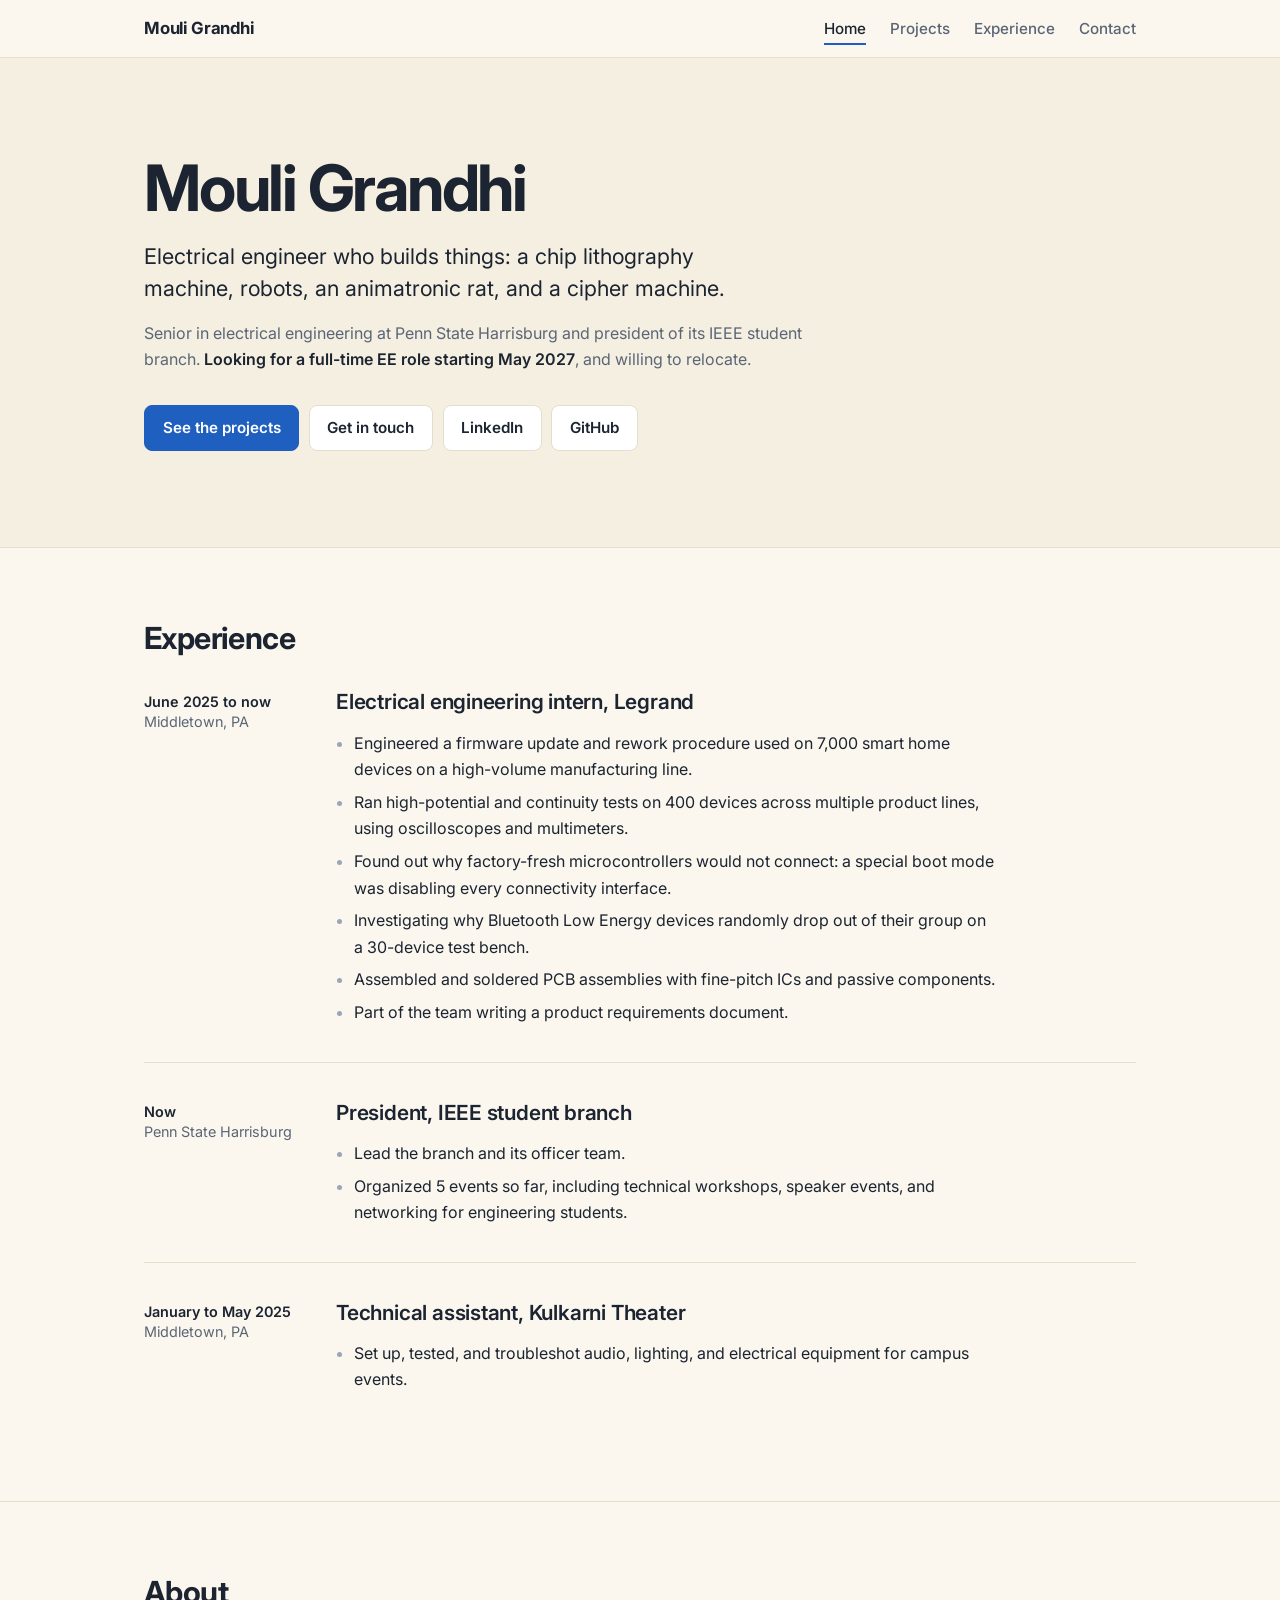
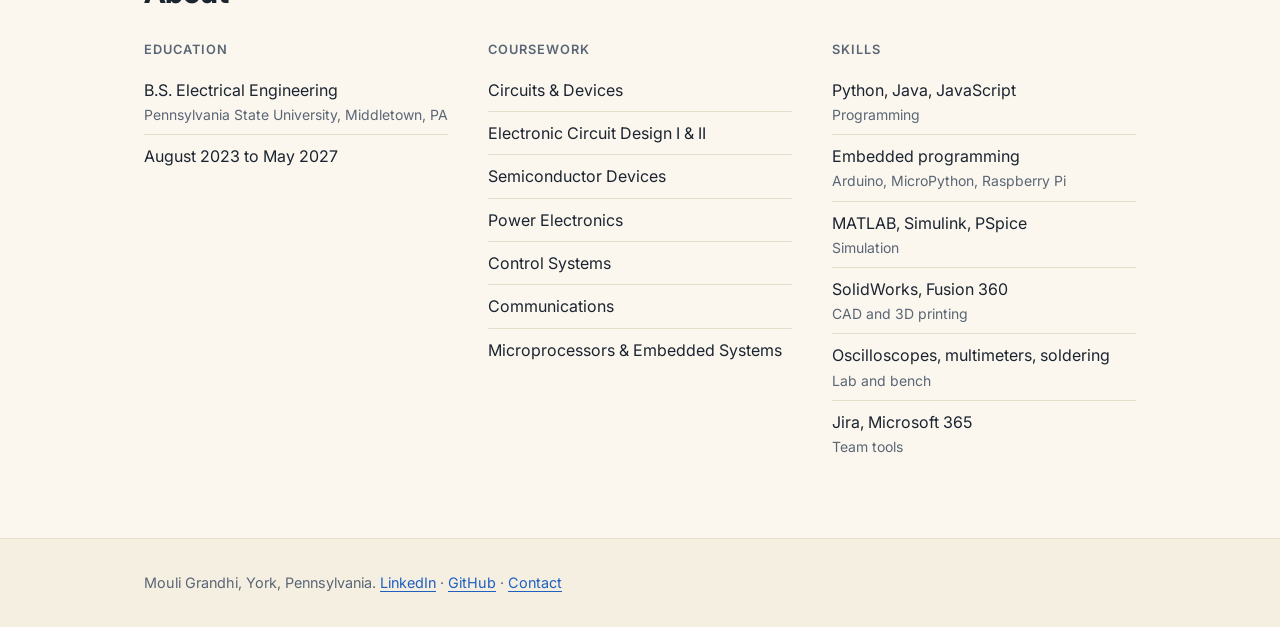
==== commit 4e3fdf32: "Restyle site, add KeepSake detail page, and update content - Light cream theme with Inter, plain nam" ====
--- a/index.html
+++ b/index.html
@@ -7,7 +7,7 @@
 <meta name="description" content="Mouli Grandhi, electrical engineering senior at Penn State Harrisburg, graduating May 2027. Experience, education, and skills.">
 <link rel="preconnect" href="https://fonts.googleapis.com">
 <link rel="preconnect" href="https://fonts.gstatic.com" crossorigin>
-<link href="https://fonts.googleapis.com/css2?family=Bricolage+Grotesque:opsz,wght@12..96,400..800&family=Instrument+Sans:wght@400;500;600&display=swap" rel="stylesheet">
+<link href="https://fonts.googleapis.com/css2?family=Inter:wght@400;500;600;700&display=swap" rel="stylesheet">
 <link rel="stylesheet" href="styles.css">
 </head>
 <body>
@@ -27,11 +27,7 @@
 <main id="top">
   <div class="hero">
     <div class="wrap">
-      <h1 class="name" aria-label="Mouli Grandhi">
-        <span class="resist" aria-hidden="true">Mouli<br>Grandhi</span>
-        <span class="developed" aria-hidden="true">Mouli<br>Grandhi</span>
-        <span class="beam" aria-hidden="true"></span>
-      </h1>
+      <h1 class="name">Mouli Grandhi</h1>
       <p class="pitch">Electrical engineer who builds things: a chip lithography machine, robots, an animatronic rat, and a cipher machine.</p>
       <p class="status">Senior in electrical engineering at Penn State Harrisburg and president of its IEEE student branch. <b>Looking for a full-time EE role starting May 2027</b>, and willing to relocate.</p>
       <ul class="links">
@@ -94,7 +90,6 @@
           <ul>
             <li>B.S. Electrical Engineering<small>Pennsylvania State University, Middletown, PA</small></li>
             <li>August 2023 to May 2027</li>
-            <li>GPA 3.4 / 4.0</li>
           </ul>
         </div>
         <div>
--- a/styles.css
+++ b/styles.css
@@ -1,148 +1,151 @@
 :root {
-  --wafer: #F2F3F8;      /* page */
-  --panel: #FFFFFF;
-  --ink: #17153A;        /* deep indigo text */
-  --muted: #5B5A78;
-  --line: #D6D8E6;
-  --uv: #5A3BD8;         /* 405 nm exposure light */
-  --safelight: #F2A900;  /* cleanroom amber */
-  --display: "Bricolage Grotesque", "Avenir Next", "Segoe UI", system-ui, sans-serif;
-  --body: "Instrument Sans", "Segoe UI", system-ui, sans-serif;
-  --measure: 62ch;
-}
-@media (prefers-color-scheme: dark) {
-  :root {
-    --wafer: #121027; --panel: #1B1838; --ink: #ECEBFA; --muted: #A9A7C6;
-    --line: #322E5C; --uv: #A692FF; --safelight: #F2A900;
-  }
+  color-scheme: light;
+  --bg: #FBF7EE;        /* page: light cream */
+  --card: #FFFFFF;      /* cards and buttons */
+  --surface: #F5EFE2;   /* soft bands, cards, tags */
+  --ink: #1B2430;       /* headings and body text */
+  --muted: #5A6675;
+  --line: #E6DECD;
+  --accent: #1F5FBF;    /* links and primary buttons */
+  --accent-dark: #174A96;
+  --accent-soft: #EAF1FB;
+  --font: "Inter", "Segoe UI", system-ui, -apple-system, sans-serif;
+  --measure: 66ch;
+  --shadow: 0 1px 2px rgba(27, 36, 48, .05), 0 4px 14px rgba(27, 36, 48, .05);
 }
 * { box-sizing: border-box; }
 html { scroll-behavior: smooth; }
+@media (prefers-reduced-motion: reduce) { html { scroll-behavior: auto; } }
 body {
-  margin: 0; background: var(--wafer); color: var(--ink);
-  font: 400 1.0625rem/1.6 var(--body);
+  margin: 0; background: var(--bg); color: var(--ink);
+  font: 400 1rem/1.65 var(--font);
   -webkit-font-smoothing: antialiased;
 }
 img { max-width: 100%; height: auto; display: block; }
-a { color: var(--uv); text-underline-offset: .18em; text-decoration-thickness: .08em; }
-a:hover { text-decoration-thickness: .16em; }
-:focus-visible { outline: 3px solid var(--safelight); outline-offset: 3px; border-radius: 2px; }
-.wrap { width: min(100% - 2.5rem, 68rem); margin-inline: auto; }
+a { color: var(--accent); text-underline-offset: .18em; text-decoration-thickness: .06em; }
+a:hover { color: var(--accent-dark); }
+:focus-visible { outline: 2px solid var(--accent); outline-offset: 3px; border-radius: 3px; }
+.wrap { width: min(100% - 2.5rem, 62rem); margin-inline: auto; }
+main { min-height: 70vh; }
+code { font-size: .92em; background: var(--surface); border: 1px solid var(--line); border-radius: 4px; padding: .05em .3em; }
 
 /* ---------- top bar ---------- */
-.top { position: sticky; top: 0; z-index: 5; background: color-mix(in srgb, var(--wafer) 88%, transparent); backdrop-filter: blur(8px); border-bottom: 1px solid var(--line); }
-.top .wrap { display: flex; justify-content: space-between; align-items: center; gap: 1rem; padding-block: .7rem; }
-.top .me { font: 700 1.05rem var(--display); color: var(--ink); text-decoration: none; }
-.top nav { display: flex; gap: 1.25rem; flex-wrap: wrap; }
-.top nav a { color: var(--ink); text-decoration: none; font-weight: 500; font-size: .95rem; }
-.top nav a:hover { color: var(--uv); }
+.top { position: sticky; top: 0; z-index: 5; background: rgba(251, 247, 238, .92); backdrop-filter: blur(8px); border-bottom: 1px solid var(--line); }
+.top .wrap { display: flex; justify-content: space-between; align-items: center; gap: 1rem; padding-block: .85rem; }
+.top .me { font-weight: 700; font-size: 1.05rem; letter-spacing: -.01em; color: var(--ink); text-decoration: none; }
+.top nav { display: flex; gap: 1.5rem; flex-wrap: wrap; }
+.top nav a { color: var(--muted); text-decoration: none; font-weight: 500; font-size: .95rem; padding-block: .15rem; }
+.top nav a:hover { color: var(--ink); }
+.top nav a[aria-current="page"] { color: var(--ink); box-shadow: 0 2px 0 var(--accent); }
+
+/* ---------- headings and text ---------- */
+h1, h2, h3 { color: var(--ink); letter-spacing: -.02em; }
+h2 { margin: 0 0 2rem; font-size: clamp(1.5rem, 3vw, 1.9rem); font-weight: 700; line-height: 1.2; }
+h3 { margin: 0; font-size: clamp(1.15rem, 2vw, 1.3rem); font-weight: 600; line-height: 1.3; letter-spacing: -.01em; }
+p { margin: 0; max-width: var(--measure); }
+.page-title { margin: 0 0 2.5rem; font-size: clamp(2rem, 5vw, 2.75rem); font-weight: 700; line-height: 1.1; letter-spacing: -.025em; }
+.lede { font-size: clamp(1.1rem, 2vw, 1.25rem); line-height: 1.5; color: var(--ink); max-width: 52ch; }
+.lede + p { margin-top: 1rem; color: var(--muted); }
+
+/* ---------- buttons ---------- */
+.btn, .links a {
+  display: inline-block; padding: .6rem 1.1rem; border: 1px solid var(--line); border-radius: 8px;
+  background: var(--card); color: var(--ink); text-decoration: none; font-weight: 600; font-size: .95rem;
+  transition: background-color .15s, border-color .15s, color .15s;
+}
+.links a:hover { border-color: #CFC5B0; background: var(--surface); color: var(--ink); }
+.btn, .links li:first-child a { background: var(--accent); border-color: var(--accent); color: #fff; }
+.btn:hover, .links li:first-child a:hover { background: var(--accent-dark); border-color: var(--accent-dark); color: #fff; }
+.links { display: flex; flex-wrap: wrap; gap: .6rem; margin: 2rem 0 0; padding: 0; list-style: none; }
 
 /* ---------- hero ---------- */
-.hero {
-  position: relative; overflow: hidden;
-  background-image:
-    linear-gradient(var(--line) 1px, transparent 1px),
-    linear-gradient(90deg, var(--line) 1px, transparent 1px);
-  background-size: 4.5rem 4.5rem; background-position: -1px -1px;
-  border-bottom: 1px solid var(--line);
-}
-.hero .wrap { padding-block: clamp(3.5rem, 10vw, 7.5rem) clamp(2.5rem, 6vw, 4.5rem); }
-.name {
-  position: relative; margin: 0; width: fit-content;
-  font: 800 clamp(3.6rem, 17vw, 11rem)/.88 var(--display);
-  letter-spacing: -.035em; font-stretch: 85%;
-}
-.name .resist { color: transparent; -webkit-text-stroke: 1.5px var(--ink); display: block; }
-.name .developed {
-  position: absolute; inset: 0; color: var(--ink);
-  clip-path: inset(-10% 0 -10% 0);
-  animation: expose 1.5s cubic-bezier(.6,.05,.3,1) .25s backwards;
-}
-.name .beam {
-  position: absolute; top: -6%; bottom: -6%; left: 100%; width: .5rem; opacity: 0;
-  background: var(--uv); box-shadow: 0 0 2.5rem .6rem color-mix(in srgb, var(--uv) 55%, transparent);
-  animation: beam 1.5s cubic-bezier(.6,.05,.3,1) .25s backwards;
-}
-@keyframes expose { from { clip-path: inset(-10% 100% -10% 0); } }
-@keyframes beam { from { left: 0; opacity: 1; } 92% { opacity: 1; } to { left: 100%; opacity: 0; } }
-@media (prefers-reduced-motion: reduce) {
-  .name .developed, .name .beam { animation: none; }
-  html { scroll-behavior: auto; }
-}
-.pitch { max-width: 44ch; margin: 2rem 0 0; font: 500 clamp(1.2rem, 2.4vw, 1.6rem)/1.35 var(--display); }
+.hero { background: var(--surface); border-bottom: 1px solid var(--line); }
+.hero .wrap { padding-block: clamp(3.5rem, 9vw, 6rem); }
+.name { margin: 0; font-size: clamp(2.5rem, 7vw, 4rem); font-weight: 700; line-height: 1.05; letter-spacing: -.035em; }
+.pitch { max-width: 46ch; margin: 1.25rem 0 0; font-size: clamp(1.15rem, 2.2vw, 1.35rem); line-height: 1.45; color: var(--ink); }
 .status { margin: 1rem 0 0; color: var(--muted); max-width: var(--measure); }
-.status b { color: var(--ink); font-weight: 600; background: linear-gradient(transparent 62%, color-mix(in srgb, var(--safelight) 60%, transparent) 62%); }
-.links { display: flex; flex-wrap: wrap; gap: .75rem; margin: 2rem 0 0; padding: 0; list-style: none; }
-.links a {
-  display: inline-block; padding: .65rem 1.1rem; border: 1.5px solid var(--ink); border-radius: 999px;
-  background: var(--panel); color: var(--ink); text-decoration: none; font-weight: 600;
-}
-.links a:hover { background: var(--ink); color: var(--wafer); }
-.links li:first-child a { background: var(--uv); border-color: var(--uv); color: #fff; }
-.links li:first-child a:hover { background: var(--ink); border-color: var(--ink); color: var(--wafer); }
-@media (prefers-color-scheme: dark) { .links li:first-child a { color: #121027; } }
+.status b { color: var(--ink); font-weight: 600; }
 
 /* ---------- sections ---------- */
-section { padding-block: clamp(3rem, 7vw, 5.5rem); }
+section { padding-block: clamp(3rem, 6vw, 4.5rem); }
 section + section { border-top: 1px solid var(--line); }
-h2 { margin: 0 0 2.5rem; font: 700 clamp(2rem, 5vw, 3.25rem)/1 var(--display); letter-spacing: -.02em; }
-h3 { margin: 0; font: 700 clamp(1.4rem, 2.6vw, 1.9rem)/1.15 var(--display); letter-spacing: -.01em; }
-p { margin: 0; max-width: var(--measure); }
 
-/* ---------- projects ---------- */
-.project {
+/* ---------- projects and jobs ---------- */
+.project, .job {
   display: grid; grid-template-columns: 9.5rem minmax(0, 1fr); gap: 1.5rem 2.5rem;
-  padding-block: 2.75rem; border-top: 1px solid var(--line);
+  padding-block: 2.25rem; border-top: 1px solid var(--line);
 }
-.project:first-of-type { border-top: 0; padding-top: 0; }
-.when { font: 600 1rem/1.3 var(--display); color: var(--muted); padding-top: .45rem; }
-.when span { display: block; font-weight: 400; font-size: .9rem; }
+.project:first-of-type, .job:first-of-type { border-top: 0; padding-top: 0; }
 .project .body, .job .body { min-width: 0; }
-.path { max-width: 100%; }
-.role { margin: .35rem 0 0; color: var(--muted); font-weight: 500; }
+.when { font-size: .9rem; font-weight: 600; line-height: 1.4; color: var(--ink); padding-top: .2rem; }
+.when span { display: block; font-weight: 400; color: var(--muted); }
+.role { margin: .3rem 0 0; color: var(--muted); font-weight: 500; font-size: .95rem; }
 .project .body > p + p, .project .body > h3 + p { margin-top: .9rem; }
-.project .body > .role + p { margin-top: 1rem; }
-.points { margin: 1rem 0 0; padding-left: 1.1rem; max-width: var(--measure); }
+.project .body > .role + p { margin-top: .9rem; }
+.points { margin: .9rem 0 0; padding-left: 1.15rem; max-width: var(--measure); }
 .points li { margin-top: .4rem; }
-.points li::marker { color: var(--uv); }
+.points li::marker { color: #9AA6B5; }
 .tools { display: flex; flex-wrap: wrap; gap: .4rem; margin: 1.25rem 0 0; padding: 0; list-style: none; }
-.tools li { padding: .15rem .65rem; border: 1px solid var(--line); border-radius: 4px; background: var(--panel); font-size: .875rem; color: var(--muted); }
-.more { margin-top: 1.1rem; font-weight: 600; }
-.shots { display: grid; gap: .75rem; margin: 1.75rem 0 0; align-items: start; }
+.tools li { padding: .15rem .6rem; border-radius: 6px; background: var(--card); border: 1px solid var(--line); font-size: .82rem; font-weight: 500; color: var(--muted); }
+.more { margin-top: 1.1rem; font-weight: 600; font-size: .95rem; }
+.shots { display: grid; gap: .75rem; margin: 1.5rem 0 0; align-items: start; }
 .shots.two { grid-template-columns: 1fr 1fr; max-width: 34rem; }
 .shots.wide { grid-template-columns: 2fr 1fr; max-width: 46rem; }
 .shots.one { max-width: 35rem; }
-.shots img { border-radius: 6px; border: 1px solid var(--line); background: var(--panel); width: 100%; }
+.shots img { border-radius: 8px; border: 1px solid var(--line); background: var(--surface); width: 100%; }
 figure { margin: 0; }
-figcaption { margin-top: .4rem; font-size: .875rem; color: var(--muted); }
+figcaption { margin-top: .5rem; font-size: .85rem; color: var(--muted); }
 
-/* capstone gets the full treatment */
-.project.lead .body { background: var(--panel); border: 1px solid var(--line); border-radius: 10px; padding: clamp(1.25rem, 3vw, 2.25rem); }
-.project.lead h3 { font-size: clamp(1.7rem, 3.6vw, 2.6rem); }
-.path { margin-top: 2rem; }
+/* featured project */
+.project.lead .body { background: var(--card); border: 1px solid var(--line); border-radius: 12px; padding: clamp(1.25rem, 3vw, 2rem); box-shadow: var(--shadow); }
+.project.lead h3 { font-size: clamp(1.35rem, 2.6vw, 1.6rem); font-weight: 700; }
+.path { margin-top: 1.75rem; max-width: 100%; }
 .path svg { width: 100%; max-width: 44rem; height: auto; display: block; }
-.path .box { fill: var(--wafer); stroke: var(--ink); stroke-width: 1.5; }
-.path text { font: 500 14px var(--body); fill: var(--ink); }
+.path .box { fill: var(--surface); stroke: #CFC5B0; stroke-width: 1.25; }
+.path text { font: 500 14px var(--font); fill: var(--ink); }
 .path .sub { font-size: 12px; fill: var(--muted); font-weight: 400; }
-.path .ray { stroke: var(--uv); stroke-width: 3; fill: none; }
-.path .cone { fill: var(--uv); opacity: .22; }
-.path .wafer { fill: var(--safelight); stroke: var(--ink); stroke-width: 1.5; }
-
-/* ---------- experience ---------- */
-.job { display: grid; grid-template-columns: 9.5rem minmax(0, 1fr); gap: 1.5rem 2.5rem; padding-block: 2rem; border-top: 1px solid var(--line); }
-.job:first-of-type { border-top: 0; padding-top: 0; }
+.path .ray { stroke: var(--accent); stroke-width: 2.5; fill: none; }
+.path .cone { fill: var(--accent); opacity: .14; }
+.path .wafer { fill: var(--accent-soft); stroke: var(--accent); stroke-width: 1.25; }
 
 /* ---------- about ---------- */
-.facts { display: grid; grid-template-columns: repeat(auto-fit, minmax(17rem, 1fr)); gap: 2.5rem; margin: 0; }
-.facts h3 { font-size: 1.25rem; margin-bottom: .75rem; }
+.facts { display: grid; grid-template-columns: repeat(auto-fit, minmax(16rem, 1fr)); gap: 2.5rem; margin: 0; }
+.facts h3 { font-size: .8rem; font-weight: 600; letter-spacing: .08em; text-transform: uppercase; color: var(--muted); margin-bottom: .6rem; }
 .facts ul { margin: 0; padding: 0; list-style: none; }
-.facts li { padding: .35rem 0; border-bottom: 1px solid var(--line); }
+.facts li { padding: .5rem 0; border-bottom: 1px solid var(--line); }
 .facts li:last-child { border-bottom: 0; }
-.facts small { display: block; color: var(--muted); font-size: .9rem; }
+.facts small { display: block; color: var(--muted); font-size: .875rem; }
 
-footer { border-top: 1px solid var(--line); padding-block: 2.5rem 3.5rem; }
-footer h2 { margin-bottom: 1rem; }
-footer p + p { margin-top: 1.5rem; color: var(--muted); font-size: .9rem; }
+/* ---------- contact ---------- */
+.contact-list { display: grid; grid-template-columns: repeat(auto-fit, minmax(15rem, 1fr)); gap: 1rem; margin: 2.5rem 0 0; padding: 0; list-style: none; max-width: 46rem; }
+.contact-list a { display: block; height: 100%; padding: 1.25rem 1.4rem; background: var(--card); border: 1px solid var(--line); border-radius: 12px; color: var(--ink); text-decoration: none; box-shadow: var(--shadow); transition: border-color .15s; }
+.contact-list a:hover { border-color: var(--accent); }
+.contact-list b { display: block; font-size: 1.15rem; font-weight: 600; letter-spacing: -.01em; }
+.contact-list span { display: block; margin-top: .3rem; color: var(--muted); font-size: .95rem; }
+.contact-list .go { color: var(--accent); font-weight: 600; margin-top: .9rem; }
+.next { margin-top: 2.5rem; font-weight: 600; }
+
+/* ---------- project detail page ---------- */
+.crumb { margin-bottom: 1.25rem; font-weight: 600; font-size: .95rem; }
+.crumb a { text-decoration: none; }
+.crumb a:hover { text-decoration: underline; }
+.crumb a::before { content: "\2190\00a0"; }
+.doc .page-title { margin-bottom: .75rem; }
+.doc .role { margin: 0 0 1.5rem; }
+.doc h2 { margin: 3rem 0 .9rem; font-size: clamp(1.3rem, 2.4vw, 1.55rem); }
+.doc p + p, .doc .points + p { margin-top: 1rem; }
+.doc .points li { margin-top: .6rem; }
+.stats { display: grid; grid-template-columns: repeat(auto-fit, minmax(11rem, 1fr)); gap: 1rem; margin: 2.25rem 0 0; }
+.stats div { padding: 1.1rem 1.25rem; background: var(--card); border: 1px solid var(--line); border-radius: 12px; }
+.stats dt { font-size: 1.5rem; font-weight: 700; line-height: 1.1; letter-spacing: -.02em; color: var(--ink); }
+.stats dd { margin: .4rem 0 0; color: var(--muted); font-size: .9rem; line-height: 1.4; }
+.math { padding: .8rem 1.1rem; background: var(--card); border: 1px solid var(--line); border-left: 3px solid var(--accent); border-radius: 6px; font-weight: 500; width: fit-content; max-width: 100%; overflow-x: auto; }
+.diagram { margin: 1.75rem 0; max-width: 52rem; }
+.diagram img { width: 100%; background: #fff; border: 1px solid var(--line); border-radius: 12px; padding: .5rem; }
+
+/* ---------- footer ---------- */
+footer { border-top: 1px solid var(--line); background: var(--surface); padding-block: 2rem; }
+footer p { margin: 0; max-width: none; color: var(--muted); font-size: .9rem; }
 
 @media (max-width: 44rem) {
   .project, .job { grid-template-columns: 1fr; gap: .5rem; }
@@ -156,17 +159,13 @@
   .shots.wide { grid-template-columns: 1fr 1fr; }
 }
 
-/* ---------- multi-page additions ---------- */
-.page-title { margin: 0 0 2.5rem; font: 700 clamp(2.4rem, 7vw, 4.5rem)/1 var(--display); letter-spacing: -.025em; }
-.top nav a[aria-current="page"] { color: var(--uv); box-shadow: 0 2px 0 var(--uv); }
-.lede { font: 500 clamp(1.15rem, 2.2vw, 1.45rem)/1.4 var(--display); max-width: 44ch; }
-.lede + p { margin-top: 1rem; color: var(--muted); }
-.contact-list { display: grid; grid-template-columns: repeat(auto-fit, minmax(15rem, 1fr)); gap: 1rem; margin: 2.5rem 0 0; padding: 0; list-style: none; max-width: 46rem; }
-.contact-list a { display: block; height: 100%; padding: 1.25rem 1.4rem; background: var(--panel); border: 1px solid var(--line); border-radius: 10px; color: var(--ink); text-decoration: none; }
-.contact-list a:hover { border-color: var(--uv); }
-.contact-list b { display: block; font: 700 1.35rem/1.2 var(--display); }
-.contact-list span { display: block; margin-top: .3rem; color: var(--muted); font-size: .95rem; }
-.contact-list .go { color: var(--uv); font-weight: 600; margin-top: .9rem; }
-.next { margin-top: 2.5rem; font-weight: 600; }
-footer p, footer p + p { margin: 0; color: var(--muted); font-size: .9rem; }
-main { min-height: 70vh; }
+/* ---------- tables and button rows ---------- */
+.more .btn { margin-right: .9rem; }
+.next + .next { margin-top: 1.25rem; }
+.table-wrap { margin: 1.25rem 0; max-width: 46rem; overflow-x: auto; border: 1px solid var(--line); border-radius: 12px; background: var(--card); }
+table { width: 100%; border-collapse: collapse; font-size: .95rem; }
+th, td { padding: .65rem 1rem; text-align: left; border-bottom: 1px solid var(--line); vertical-align: top; }
+tbody tr:last-child td { border-bottom: 0; }
+th { font-size: .78rem; font-weight: 600; letter-spacing: .07em; text-transform: uppercase; color: var(--muted); background: var(--surface); }
+td:first-child { font-weight: 600; white-space: nowrap; }
+td:last-child, th:last-child { white-space: nowrap; }
